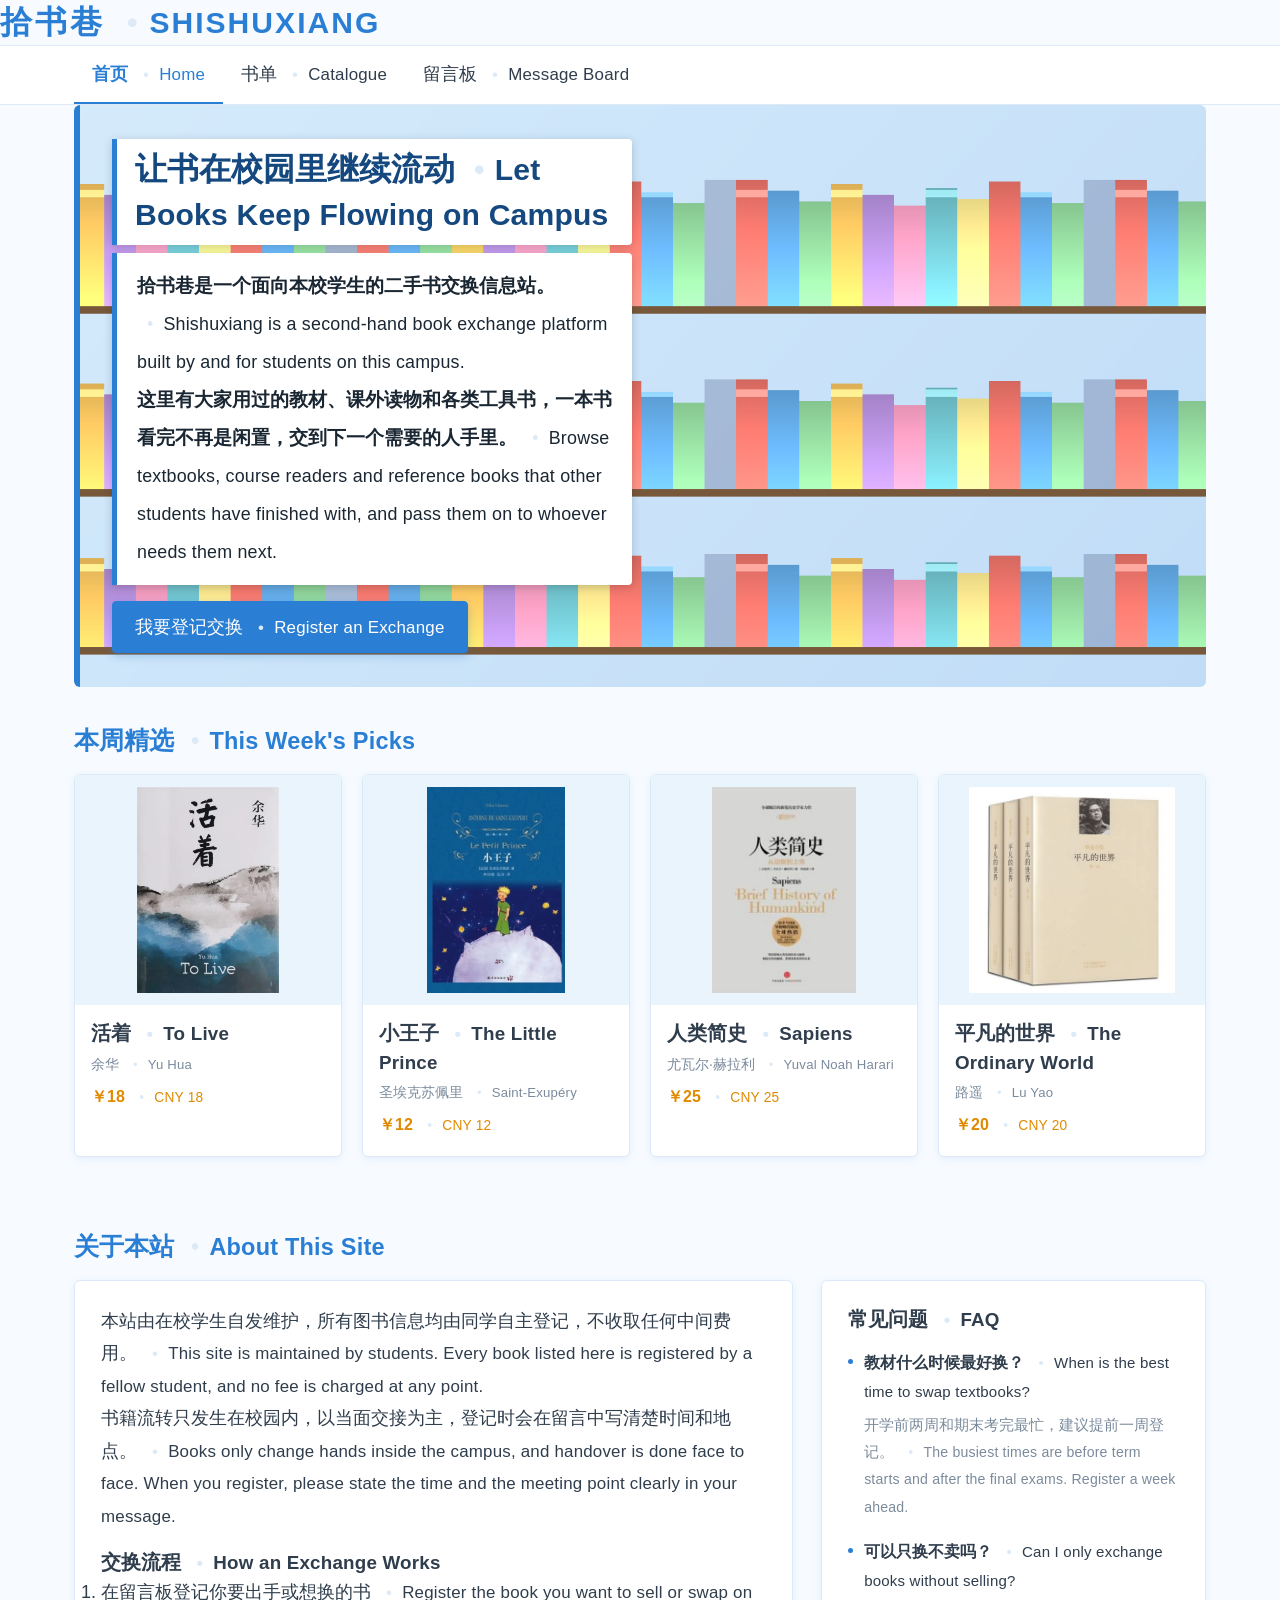
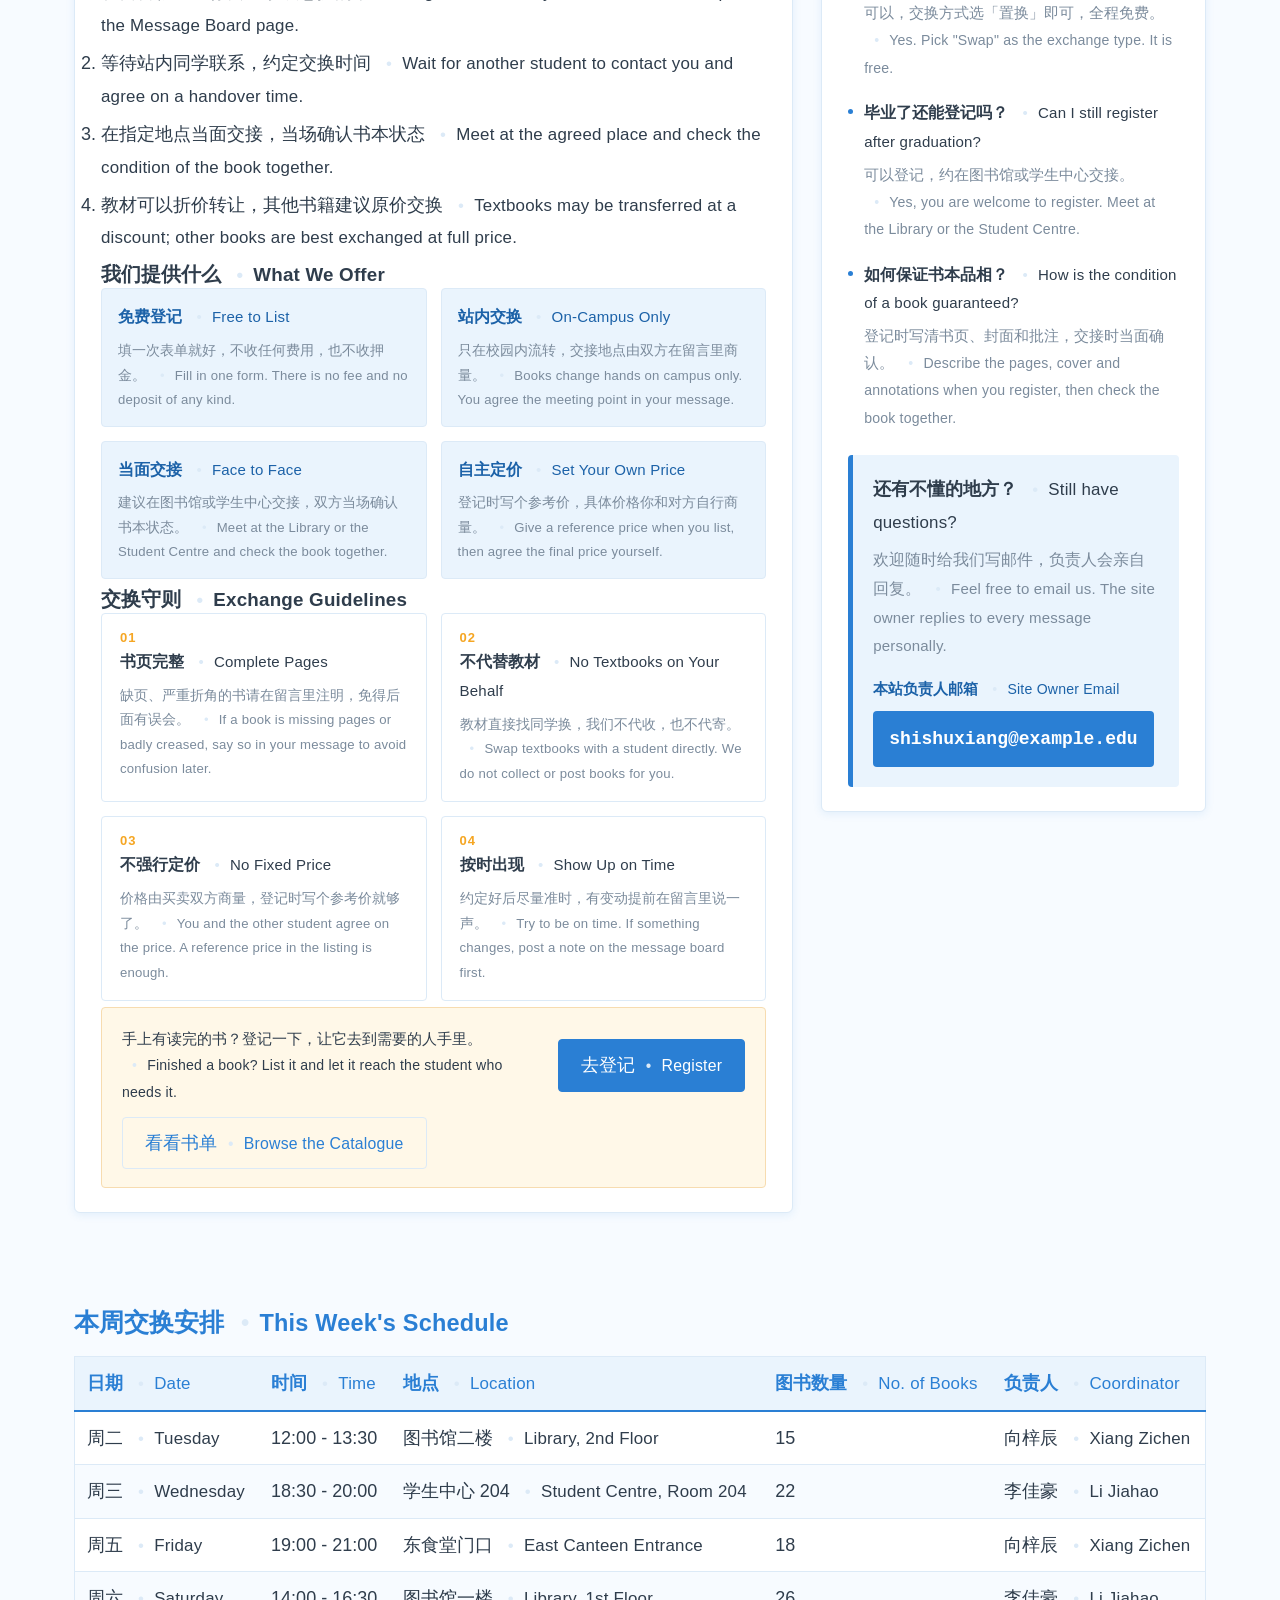
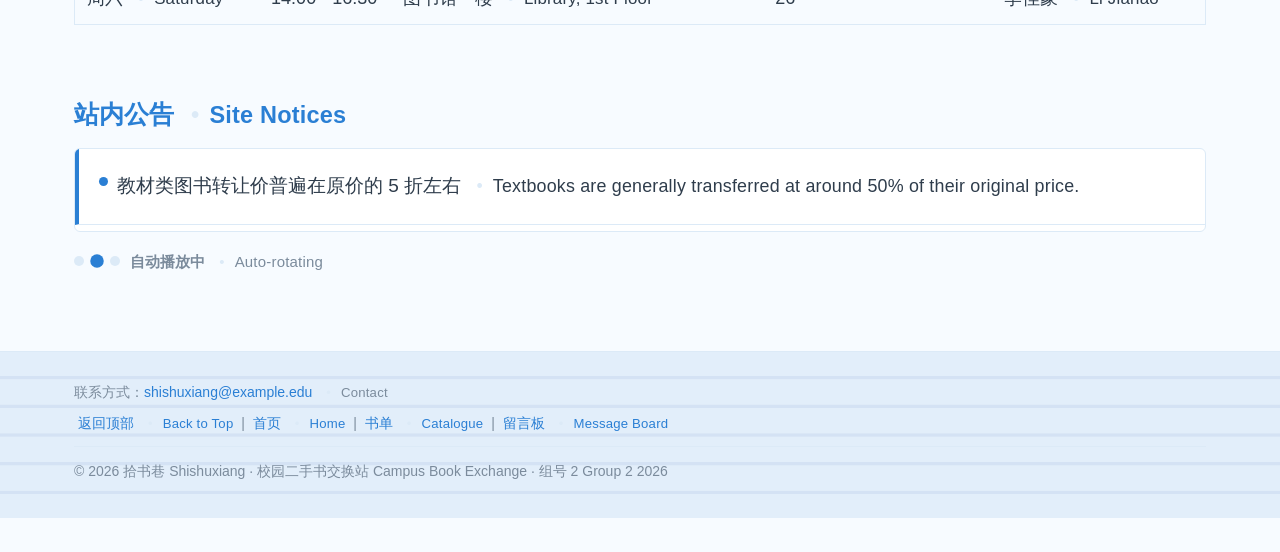
==== index.html @ 6a838d35 "Shishuxiang campus second-hand book exchange site - final project Campus second-hand book exchange w" ====
<!DOCTYPE html>
<!--
  ============================================================================
  拾书巷 (Shishuxiang) - 校园二手书交换站
  Campus Second-hand Book Exchange Site  |  首页 Home Page (index.html)
  ----------------------------------------------------------------------------
  负责人 Owner: 向梓辰 Xiang Zichen (202412320227)
  合作者 Collaborator: 李佳豪 Li Jiahao (202412320211)
  ----------------------------------------------------------------------------
  本页面所有可见文字均为中英双语：中文加粗、英文紧跟其后。
  Every visible piece of text on this page is bilingual: the Chinese is set in
  bold and the English follows immediately after it on the same line.
  ============================================================================
-->

<html lang="zh-CN">

<head>
    <!-- 字符编码  |  Character Encoding -->
    <meta charset="UTF-8">
    <!-- 视口设置（移动端必写）  |  Viewport Meta Tag (required for mobile) -->
    <meta name="viewport" content="width=device-width, initial-scale=1.0">
    <!-- 页面标题  |  Page Title -->
    <title>拾书巷 Shishuxiang | 校园二手书交换站 Campus Book Exchange</title>
    <!-- 网站图标  |  Favicon -->
    <link rel="shortcut icon" href="images/logo.jpg?v=3" type="image/x-icon">
    <!-- 外部样式表  |  External Stylesheet -->
    <link rel="stylesheet" href="css/style.css?v=3">
</head>

<body>
    <!-- ==================================================================
         区块一：顶部导航栏
         BLOCK 1: HEADER / NAVIGATION BAR
         ================================================================== -->
    <header id="header-top">
        <!-- 站点名称  |  Site Name -->
        <h1 class="header-site-title">拾书巷 <span class="en-text">Shishuxiang</span></h1>

        <nav class="header-nav">
            <div class="header-nav-inner">
                <a href="index.html" class="header-nav-link active">首页 <span class="en-text">Home</span></a>
                <a href="detail.html" class="header-nav-link">书单 <span class="en-text">Catalogue</span></a>
                <a href="contact.html" class="header-nav-link">留言板 <span class="en-text">Message Board</span></a>
            </div>
        </nav>
    </header>

    <main class="main-content">

        <!-- --------------------------------------------------------------
             功能块 2-1：欢迎区
             FEATURE BLOCK 2-1: HERO / BANNER SECTION
             -------------------------------------------------------------- -->
        <section class="section-banner">
            <!-- 大标题  |  Main Heading -->
            <h2>让书在校园里继续流动 <span class="en-text">Let Books Keep Flowing on Campus</span></h2>

            <!-- 介绍段落（黑体加粗）  |  Introductory Paragraph (bold Heiti) -->
            <p>
                拾书巷是一个面向本校学生的二手书交换信息站。
                <span class="en-text">Shishuxiang is a second-hand book exchange platform built by and for students on this campus.</span><br>
                这里有大家用过的教材、课外读物和各类工具书，一本书看完不再是闲置，交到下一个需要的人手里。
                <span class="en-text">Browse textbooks, course readers and reference books that other students have finished with, and pass them on to whoever needs them next.</span>
            </p>

            <!-- 行动请求按钮  |  Call to Action Button -->
            <a href="contact.html" class="btn-primary">我要登记交换 <span class="en-text">Register an Exchange</span></a>
        </section>

        <!-- --------------------------------------------------------------
             功能块 2-2：精选图书画廊
             FEATURE BLOCK 2-2: FEATURED BOOK GALLERY
             -------------------------------------------------------------- -->
        <section id="section-gallery" class="section-gallery">
            <h2>本周精选 <span class="en-text">This Week's Picks</span></h2>

            <div class="gallery-container">

                <article class="gallery-book-card">
                    <img src="images/活着.jpg?v=3" alt="《活着》封面 Cover of To Live">
                    <h3>活着 <span class="en-text">To Live</span></h3>
                    <p class="gallery-book-author">余华 <span class="en-text">Yu Hua</span></p>
                    <p class="gallery-book-price"><strong>￥18</strong> <span class="en-text">CNY 18</span></p>
                </article>

                <article class="gallery-book-card">
                    <img src="images/小王子.jpg?v=3" alt="《小王子》封面 Cover of The Little Prince">
                    <h3>小王子 <span class="en-text">The Little Prince</span></h3>
                    <p class="gallery-book-author">圣埃克苏佩里 <span class="en-text">Saint-Exupéry</span></p>
                    <p class="gallery-book-price"><strong>￥12</strong> <span class="en-text">CNY 12</span></p>
                </article>

                <article class="gallery-book-card">
                    <img src="images/人类简史.jpg?v=3" alt="《人类简史》封面 Cover of Sapiens">
                    <h3>人类简史 <span class="en-text">Sapiens</span></h3>
                    <p class="gallery-book-author">尤瓦尔·赫拉利 <span class="en-text">Yuval Noah Harari</span></p>
                    <p class="gallery-book-price"><strong>￥25</strong> <span class="en-text">CNY 25</span></p>
                </article>

                <article class="gallery-book-card">
                    <img src="images/平凡的世界.jpg?v=3" alt="《平凡的世界》封面 Cover of The Ordinary World">
                    <h3>平凡的世界 <span class="en-text">The Ordinary World</span></h3>
                    <p class="gallery-book-author">路遥 <span class="en-text">Lu Yao</span></p>
                    <p class="gallery-book-price"><strong>￥20</strong> <span class="en-text">CNY 20</span></p>
                </article>

            </div>
        </section>

        <!-- --------------------------------------------------------------
             功能块 2-3：关于本站 + 侧边栏（双栏）
             FEATURE BLOCK 2-3: ABOUT SECTION + SIDEBAR (TWO-COLUMN LAYOUT)
             -------------------------------------------------------------- -->
        <section id="section-about" class="section-about">
            <h2>关于本站 <span class="en-text">About This Site</span></h2>

            <div class="layout-two-col">

                <article class="layout-main-col">
                    <p>
                        本站由在校学生自发维护，所有图书信息均由同学自主登记，不收取任何中间费用。
                        <span class="en-text">This site is maintained by students. Every book listed here is registered by a fellow student, and no fee is charged at any point.</span><br>
                        书籍流转只发生在校园内，以当面交接为主，登记时会在留言中写清楚时间和地点。
                        <span class="en-text">Books only change hands inside the campus, and handover is done face to face. When you register, please state the time and the meeting point clearly in your message.</span>
                    </p>

                    <h3>交换流程 <span class="en-text">How an Exchange Works</span></h3>

                    <ol class="list-procedure">
                        <li>在留言板登记你要出手或想换的书
                            <span class="en-text">Register the book you want to sell or swap on the Message Board page.</span></li>
                        <li>等待站内同学联系，约定交换时间
                            <span class="en-text">Wait for another student to contact you and agree on a handover time.</span></li>
                        <li>在指定地点当面交接，当场确认书本状态
                            <span class="en-text">Meet at the agreed place and check the condition of the book together.</span></li>
                        <li>教材可以折价转让，其他书籍建议原价交换
                            <span class="en-text">Textbooks may be transferred at a discount; other books are best exchanged at full price.</span></li>
                    </ol>

                    <!--
                      服务承诺：四条不涉及任何统计数字的说明
                      What We Offer: four plain statements, no numbers or statistics
                    -->
                    <h3>我们提供什么 <span class="en-text">What We Offer</span></h3>

                    <div class="stat-row">
                        <div class="stat-item">
                            <span class="stat-label">免费登记 <span class="en-text">Free to List</span></span>
                            <span class="stat-desc">填一次表单就好，不收任何费用，也不收押金。
                                <span class="en-text">Fill in one form. There is no fee and no deposit of any kind.</span></span>
                        </div>
                        <div class="stat-item">
                            <span class="stat-label">站内交换 <span class="en-text">On-Campus Only</span></span>
                            <span class="stat-desc">只在校园内流转，交接地点由双方在留言里商量。
                                <span class="en-text">Books change hands on campus only. You agree the meeting point in your message.</span></span>
                        </div>
                        <div class="stat-item">
                            <span class="stat-label">当面交接 <span class="en-text">Face to Face</span></span>
                            <span class="stat-desc">建议在图书馆或学生中心交接，双方当场确认书本状态。
                                <span class="en-text">Meet at the Library or the Student Centre and check the book together.</span></span>
                        </div>
                        <div class="stat-item">
                            <span class="stat-label">自主定价 <span class="en-text">Set Your Own Price</span></span>
                            <span class="stat-desc">登记时写个参考价，具体价格你和对方自行商量。
                                <span class="en-text">Give a reference price when you list, then agree the final price yourself.</span></span>
                        </div>
                    </div>

                    <!--
                      交换守则：四条约定
                      Exchange guidelines: four simple rules
                    -->
                    <h3>交换守则 <span class="en-text">Exchange Guidelines</span></h3>

                    <div class="rule-grid">
                        <div class="rule-item">
                            <span class="rule-index">01</span>
                            <p class="rule-title">书页完整 <span class="en-text">Complete Pages</span></p>
                            <p class="rule-desc">缺页、严重折角的书请在留言里注明，免得后面有误会。
                                <span class="en-text">If a book is missing pages or badly creased, say so in your message to avoid confusion later.</span></p>
                        </div>
                        <div class="rule-item">
                            <span class="rule-index">02</span>
                            <p class="rule-title">不代替教材 <span class="en-text">No Textbooks on Your Behalf</span></p>
                            <p class="rule-desc">教材直接找同学换，我们不代收，也不代寄。
                                <span class="en-text">Swap textbooks with a student directly. We do not collect or post books for you.</span></p>
                        </div>
                        <div class="rule-item">
                            <span class="rule-index">03</span>
                            <p class="rule-title">不强行定价 <span class="en-text">No Fixed Price</span></p>
                            <p class="rule-desc">价格由买卖双方商量，登记时写个参考价就够了。
                                <span class="en-text">You and the other student agree on the price. A reference price in the listing is enough.</span></p>
                        </div>
                        <div class="rule-item">
                            <span class="rule-index">04</span>
                            <p class="rule-title">按时出现 <span class="en-text">Show Up on Time</span></p>
                            <p class="rule-desc">约定好后尽量准时，有变动提前在留言里说一声。
                                <span class="en-text">Try to be on time. If something changes, post a note on the message board first.</span></p>
                        </div>
                    </div>

                    <!--
                      行动按钮：把读者引向留言板和书单
                      Call to action: point the reader to the message board and the catalogue
                    -->
                    <div class="cta-row">
                        <p class="cta-text">手上有读完的书？登记一下，让它去到需要的人手里。
                            <span class="en-text">Finished a book? List it and let it reach the student who needs it.</span></p>
                        <a class="btn-primary" href="contact.html">去登记 <span class="en-text">Register</span></a>
                        <a class="btn-secondary" href="detail.html">看看书单 <span class="en-text">Browse the Catalogue</span></a>
                    </div>
                </article>

                <aside class="layout-side-col">
                    <h3>常见问题 <span class="en-text">FAQ</span></h3>

                    <ul class="list-faq">
                        <li>
                            <p class="faq-q">教材什么时候最好换？
                                <span class="en-text">When is the best time to swap textbooks?</span></p>
                            <p class="faq-a">开学前两周和期末考完最忙，建议提前一周登记。
                                <span class="en-text">The busiest times are before term starts and after the final exams. Register a week ahead.</span></p>
                        </li>
                        <li>
                            <p class="faq-q">可以只换不卖吗？
                                <span class="en-text">Can I only exchange books without selling?</span></p>
                            <p class="faq-a">可以，交换方式选「置换」即可，全程免费。
                                <span class="en-text">Yes. Pick "Swap" as the exchange type. It is free.</span></p>
                        </li>
                        <li>
                            <p class="faq-q">毕业了还能登记吗？
                                <span class="en-text">Can I still register after graduation?</span></p>
                            <p class="faq-a">可以登记，约在图书馆或学生中心交接。
                                <span class="en-text">Yes, you are welcome to register. Meet at the Library or the Student Centre.</span></p>
                        </li>
                        <li>
                            <p class="faq-q">如何保证书本品相？
                                <span class="en-text">How is the condition of a book guaranteed?</span></p>
                            <p class="faq-a">登记时写清书页、封面和批注，交接时当面确认。
                                <span class="en-text">Describe the pages, cover and annotations when you register, then check the book together.</span></p>
                        </li>
                    </ul>

                    <!--
                      侧边栏底部的联系方式
                      The contact details at the bottom of the sidebar
                    -->
                    <div class="faq-contact">
                        <p class="faq-contact-title">还有不懂的地方？
                            <span class="en-text">Still have questions?</span></p>
                        <p class="faq-contact-body">
                            欢迎随时给我们写邮件，负责人会亲自回复。
                            <span class="en-text">Feel free to email us. The site owner replies to every message personally.</span>
                        </p>
                        <p class="faq-contact-label">
                            本站负责人邮箱
                            <span class="en-text">Site Owner Email</span>
                        </p>
                        <p class="faq-contact-mail">
                            <a href="mailto:shishuxiang@example.edu">shishuxiang@example.edu</a>
                        </p>
                    </div>
                </aside>

            </div>
        </section>

        <!-- --------------------------------------------------------------
             功能块 2-4：本周交换安排（表格）
             FEATURE BLOCK 2-4: WEEKLY EXCHANGE SCHEDULE (TABLE)
             -------------------------------------------------------------- -->
        <section id="section-schedule" class="section-schedule">
            <h2>本周交换安排 <span class="en-text">This Week's Schedule</span></h2>

            <table class="table-schedule">
                <thead>
                    <tr>
                        <th scope="col">日期 <span class="en-text">Date</span></th>
                        <th scope="col">时间 <span class="en-text">Time</span></th>
                        <th scope="col">地点 <span class="en-text">Location</span></th>
                        <th scope="col">图书数量 <span class="en-text">No. of Books</span></th>
                        <th scope="col">负责人 <span class="en-text">Coordinator</span></th>
                    </tr>
                </thead>
                <tbody>
                    <tr>
                        <td>周二 <span class="en-text">Tuesday</span></td>
                        <td>12:00 - 13:30</td>
                        <td>图书馆二楼 <span class="en-text">Library, 2nd Floor</span></td>
                        <td>15</td>
                        <td>向梓辰 <span class="en-text">Xiang Zichen</span></td>
                    </tr>
                    <tr>
                        <td>周三 <span class="en-text">Wednesday</span></td>
                        <td>18:30 - 20:00</td>
                        <td>学生中心 204 <span class="en-text">Student Centre, Room 204</span></td>
                        <td>22</td>
                        <td>李佳豪 <span class="en-text">Li Jiahao</span></td>
                    </tr>
                    <tr>
                        <td>周五 <span class="en-text">Friday</span></td>
                        <td>19:00 - 21:00</td>
                        <td>东食堂门口 <span class="en-text">East Canteen Entrance</span></td>
                        <td>18</td>
                        <td>向梓辰 <span class="en-text">Xiang Zichen</span></td>
                    </tr>
                    <tr>
                        <td>周六 <span class="en-text">Saturday</span></td>
                        <td>14:00 - 16:30</td>
                        <td>图书馆一楼 <span class="en-text">Library, 1st Floor</span></td>
                        <td>26</td>
                        <td>李佳豪 <span class="en-text">Li Jiahao</span></td>
                    </tr>
                </tbody>
            </table>
        </section>

        <!-- --------------------------------------------------------------
             功能块 2-5：站内公告
             FEATURE BLOCK 2-5: SITE NOTICES
             -------------------------------------------------------------- -->
        <section id="section-notice" class="section-notice">
            <h2>站内公告 <span class="en-text">Site Notices</span></h2>

            <ul class="notice-list">
                <li>本周末图书馆一楼的交换点延长开放到 16:30
                    <span class="en-text">The exchange point on the 1st floor of the Library stays open until 16:30 this weekend.</span></li>
                <li>教材类图书转让价普遍在原价的 5 折左右
                    <span class="en-text">Textbooks are generally transferred at around 50% of their original price.</span></li>
                <li>登记时请务必留下可联系的联系方式
                    <span class="en-text">Please always leave a reachable contact method when you register.</span></li>
            </ul>

            <!--
              轮播提示器（由 JavaScript 填充圆点）
              The rotation indicator. JavaScript fills the dots in here.
              一开始是空的，等 JS 运行后才会出现圆点和"自动播放"标签。
              It starts out empty; the dots and the label appear once the
              JavaScript has run.
            -->
            <div class="notice-rotation-info" id="notice-rotation-info">
                <div class="notice-dots" id="notice-dots"></div>
                <span class="notice-auto-label">
                    自动播放中 <span class="en-text">Auto-rotating</span>
                </span>
            </div>
        </section>

    </main>

    <!-- ==================================================================
         区块三：页脚
         BLOCK 3: FOOTER
         ================================================================== -->
    <footer class="site-footer">
        <div class="footer-inner">

            <p>
                联系方式：<a href="mailto:shishuxiang@example.edu">shishuxiang@example.edu</a>
                <span class="en-text">Contact</span>
            </p>

            <p class="footer-links">
                <a href="#header-top">返回顶部 <span class="en-text">Back to Top</span></a>
                |
                <a href="index.html">首页 <span class="en-text">Home</span></a>
                |
                <a href="detail.html">书单 <span class="en-text">Catalogue</span></a>
                |
                <a href="contact.html">留言板 <span class="en-text">Message Board</span></a>
            </p>

            <p class="footer-copyright">
                &copy; 2026 拾书巷 Shishuxiang · 校园二手书交换站 Campus Book Exchange · 组号 2 Group 2
                <span id="footer-year"></span>
            </p>

        </div>
    </footer>

    <!-- 交互脚本  |  The interaction script -->
    <script src="js/main.js?v=3" defer></script>

</body>

</html>
---- css/style.css ----
/* ==========================================================================
   拾书巷 (Shishuxiang) - 校园二手书交换站  全站样式表
   Campus Second-hand Book Exchange Site - Main Stylesheet
   ----------------------------------------------------------------------------
   负责人 Owner: 李佳豪 Li Jiahao (202412320211)
   合作者 Collaborator: 向梓辰 Xiang Zichen (202412320227)
   ----------------------------------------------------------------------------
   文件方式 External Stylesheet
   引入方式：在每个 HTML 的 <head> 里加一行
     <link rel="stylesheet" href="css/style.css">

   本文件分 12 个部分：
     1.  设计变量        Design tokens
     2.  基础重置          Base reset
     3.  页面轮架          Page frame
     4.  页头与导航栏    Header and navigation
     5.  欢迎区与按钮    Hero section and buttons
     6.  卡片画廊            Card gallery (Flexbox)
     7.  双栏布局            Two-column layout (float)
     8.  表格                    Tables
     9.  公告列表              Notice list
     10. 过滤按钮              Filter buttons
     11. 表单                    Forms
     12. 页脚 + 响应式        Footer and responsive rules
   ========================================================================== */


/* ==========================================================================
   第 1 部分：CSS 变量（配色方案 + 共享尺寸）
   PART 1: DESIGN TOKENS (colour scheme + shared sizes)

   把颜色和尺寸集中定义在 :root 里，后面全部用 var(--xxx) 引用。
   这样想换颜色时，只要改这里的一处即可，全站都会变。
   Defining the colours and sizes once in :root and referencing them with var()
   means a colour can be changed in one single place for the whole site.
   ========================================================================== */
:root {
    /* ---- 颜色：天蓝 + 奶黄（明亮活民）  |  COLOURS: sky blue + cream yellow (bright) ---- */
    --color-bg:          #f7fbff;   /* 页面背景（极浅府蓝）              Page background */
    --color-surface:     #ffffff;   /* 卡片 / 表单白底面                Card and form surface */
    --color-primary:     #2a7fd4;   /* 主色（清晴天蓝）链接、按钮、标题  Primary */
    --color-primary-dk:  #1c62a8;   /* 主色 hover 状态                      Primary on hover */
    --color-secondary:   #f5a623;   /* 次色（奶黄橙）价格等强调        Secondary accent */
    --color-text:        #2f3d4c;   /* 正文（深灰蓝）                    Body text */
    --color-text-muted:  #7b8b9c;   /* 辅助文字（浅灰蓝）              Muted text */
    --color-border:      #dceaf7;   /* 边框（浅天蓝）                        Borders */
    --color-tint:        #eaf4fd;   /* 浅底色（表头、侧栏、注释框）     Light tint fill */

    /* ---- 尺寸  |  SIZES ---- */
    --size-content:      1180px;   /* 内容区最大宽度                    Content column max width */
    --radius:            6px;       /* 圆角                                        Border radius */
    --radius-sm:         4px;       /* 小圆角（按钮）                        Small radius (buttons) */

    /* ---- 影子（只用单层，不用光晕）  |  SHADOW (single layer, never a glow) ---- */
    --shadow-card:       0 2px 8px rgba(42, 127, 212, 0.10);   /* 卡片阴影                    Card shadow */
    --shadow-card-hover: 0 6px 16px rgba(42, 127, 212, 0.20);  /* 卡片悬停阴影              Card shadow on hover */
}


/* ==========================================================================
   第 2 部分：基础重置
   PART 2: BASE RESET

   通配符 * 会把所有元素的默认边距和间距都清零，
   让你之后写的位置不会被默认值干扰。
   The universal selector clears the default margin and padding of every element
   so that all spacing is controlled by this stylesheet instead of by the browser.
   ========================================================================== */
* {
    margin: 0;
    padding: 0;
    /* 盒子模型：width 包含 padding 和 border，不会把盒子撑大  */
    /* border-box makes width include padding and border, so boxes never overflow */
    box-sizing: border-box;
}

/* 页面默认字体和行高  |  Default font and line height */
body {
    font-family: "Microsoft YaHei", "PingFang SC", "SimSun", sans-serif;
    /* 只用系统自带字体，不用网络字体  */
    /* System fonts only - no web fonts, keeps the site fast and simple */
    /* 正文字号设为 18px，在外教的屏幕上读书更舒服  */
    /* 18px for the body text, which reads far more comfortably on a projector */
    font-size: 18px;
    line-height: 1.8;
    color: var(--color-text);
    background-color: var(--color-bg);
}

/* 链接的默认样式  |  Default link style */
a {
    color: var(--color-primary);
    text-decoration: none;          /* 去掉默认的下划线  Remove the underline */
    transition: color 0.3s ease;     /* 缓带的颜色变化  Smooth colour change */
}

/* 鼠标悬停在链接上  |  Link hover state */
a:hover {
    color: var(--color-primary-dk);
    text-decoration: underline;
}

/* 标题的默认样式  |  Heading defaults */
h1, h2, h3 {
    color: var(--color-text);
    line-height: 1.4;
}

/* h1 正文页面只有一个，尺寸最大  */
h1 { font-size: 32px; }
h2 {
    font-size: 25px;
    color: var(--color-primary);      /* 一级区块标题用主色  Section headings use the primary colour */
    margin-bottom: 16px;
}
h3 { font-size: 20px; }

/* 段落之间的间距  |  Spacing between paragraphs */
p { margin-bottom: 12px; }

/* 图片不会被挤出容器  |  Images never overflow their container */
img {
    max-width: 100%;
    display: block;
}

/* 列表项之间的间距  |  Spacing between list items */
li { margin-bottom: 6px; }


/* ==========================================================================
   第 3 部分：页面轮架（内容区宽度与区块间距）
   PART 3: PAGE FRAME (content width and section spacing)
   ========================================================================== */

/* 内容区宽度限制 + 居中  |  Centre the content column */
.main-content,
.header-nav-inner,
.footer-inner {
    max-width: var(--size-content);
    margin: 0 auto;
    padding: 0 24px;
}

/* 各个 section 之间的间距  |  Space between the main sections */
.section-banner,
.section-gallery,
.section-about,
.section-schedule,
.section-notice,
.section-page-intro,
.section-book-group,
.section-price,
.section-tips,
.section-register,
.section-faq {
    padding: 36px 0;
}

/* 分隔线（hr）的样式  |  Style for the horizontal rule */
.section-price hr,
hr {
    border: none;
    border-top: 1px solid var(--color-border);
    margin: 24px 0;
}


/* ==========================================================================
   第 4 部分：页头与导航栏
   PART 4: HEADER AND NAVIGATION
   ========================================================================== */
.header-site-title {
    /* 站名颜色使用主色  |  The site name uses the primary colour */
    color: var(--color-primary);
    /* 字字间距  |  Letter spacing */
    letter-spacing: 3px;
}

/* 站名里的英文全部大写  */
/* The English half of the site name is set in capitals */
.header-site-title .en-text {
    /* text-transform 把小写字母显示成大写，源文件里仍然写正常的拼写  */
    /* text-transform displays the letters in capitals while the source file */
    /* still holds the normal spelling  */
    text-transform: uppercase;
    /* 大写字母比小写字母宽，字间距略收紧一点更好看  */
    /* Capitals are wider than lower case, so the letter spacing is tightened */
    letter-spacing: 2px;
}

/* 导航栏的上边框与下边框  |  Border above and below the nav */
.header-nav {
    border-top: 1px solid var(--color-border);
    border-bottom: 1px solid var(--color-border);
    background-color: var(--color-surface);
}

/* 导航链接横向排列的关键  |  The key trick for a horizontal nav */
.header-nav-inner {
    /* 所有子元素浮动到左侧，就会横向并排  */
    /* float:left makes each child float to the left, which lines them up in a row */
    overflow: hidden;                /* 清除浮动，防止父容器高度塌陷  Contains the floats */
}

/* 浮动清除（旧写法）  |  Legacy float clearing */
.header-nav-inner::after {
    content: "";
    display: table;
    clear: both;
}

/* 单个导航链接  |  A single nav link */
.header-nav-link {
    display: block;
    float: left;                     /* 浮到左侧，形成横向排列  Float left to line up horizontally */
    padding: 12px 18px;
    color: var(--color-text);
    border-bottom: 2px solid transparent;
    transition: color 0.3s ease, border-color 0.3s ease;
}

/* 鼠标悬停时变色  |  Change colour on hover */
.header-nav-link:hover {
    color: var(--color-primary);
    border-bottom-color: var(--color-primary);
    text-decoration: none;          /* 悬停时不要下划线  No underline on hover */
}

/* 当前所在页面的高亮  |  Highlight the current page */
.header-nav-link.active {
    color: var(--color-primary);
    border-bottom-color: var(--color-primary);
    font-weight: bold;
}


/* ==========================================================================
   第 5 部分：欢迎区与按钮
   PART 5: HERO SECTION AND BUTTONS
   ========================================================================== */
.section-banner {
    /* 欢迎区用一张背景图。图片不存在时会看不到、也不会拆页  */
    /* A background image. If the file is missing the background simply stays plain */
    background-image: url("../images/banner.jpg");
    /* background-size:cover 让图片撑满区域而不变形  */
    /* background-size:cover makes the image fill the area without distorting it */
    background-size: cover;
    background-position: center 45%;
    background-color: var(--color-tint);
    /* 背景图保持原色彩鲜明，不再加白色蒙版  */
    /* The picture stays fully vivid - the overlay layer is gone. Readability is */
    /* achieved by giving the text its own solid panel instead. */
    /* 左侧蓝线作为视觉锚点  */
    /* The blue stripe on the left acts as a visual anchor */
    border-left: 6px solid var(--color-primary);
    padding: 34px 32px;
    border-radius: var(--radius);
}

/* 欢迎区里的内容底艶放白色底，上面展示文字 */
/* The hero heading and the paragraph share one panel style */
.section-banner h2,
.section-banner p {
    /* 文字块用实心白色底板，与背景形成强对比  */
    /* A solid white panel. The background picture keeps its vivid colours */
    /* and the text keeps full contrast - the two never fight each other. */
    background-color: #ffffff;
    /* 左侧蓝线加强定位感  */
    /* The blue rule on the left anchors the panel */
    border-left: 5px solid var(--color-primary);
    /* 右上圆角，左下角直角跟着蓝线  */
    /* Rounded on the right, square on the left where the blue rule runs */
    border-radius: 0 var(--radius-sm) var(--radius-sm) 0;
    padding: 12px 18px;
    /* 宽度受限，不拉到整个区块  */
    /* A limited width so the panel does not stretch across the whole section */
    max-width: 520px;
    margin-bottom: 14px;
    /* 阴影让白底板从背景图上脱离出来  */
    /* A shadow lifts the white panel off the busy background */
    box-shadow: 0 2px 10px rgba(0, 0, 0, 0.18);
}

/* 欢迎区的介绍段落：黑体加粗  */
/* The introductory paragraph: Heiti (a heavier Chinese sans-serif) and bold */
.section-banner p {
    /* 黑体，比正文的默认字体更粗笨  */
    /* SimHei is the Windows Chinese "Heiti" typeface - heavier than the body font */
    font-family: "SimHei", "黑体", "Heiti SC", "Microsoft YaHei", sans-serif;
    /* 加粗，让段落在白底板上更算得着  */
    /* Bold on top of Heiti makes the paragraph unmistakable */
    font-weight: 700;
    /* 深色文字，对白底板对比最清晰  */
    /* A near-black text colour gives the strongest contrast on the white panel */
    color: #1a2733;
    /* 字号放大到 19px，在外教的投影上也能看清  */
    /* 19px, so the text stays readable even on a classroom projector */
    font-size: 19px;
    /* 行高放宽到 2.0，加粗后不会太紧  */
    /* A loose line height of 2.0, because bold text looks cramped otherwise */
    line-height: 2.0;
    padding: 14px 20px;
    margin-bottom: 16px;
}

/* 欢迎区的大标题略大  |  Slightly larger heading in the hero */
.section-banner h2 {
    /* 标题改用深蓝色，对白底板对比最清楚  */
    /* The heading uses a deep blue, which reads most clearly on the white panel */
    color: #14487f;
    /* 字号略大一点，增加字符的规觉重量  */
    /* Slightly larger and bold, so it stays legible from a distance */
    font-size: 32px;
    font-weight: 700;
    margin-bottom: 12px;
    /* 标题块的内边距收紧一点，让整体更紧凑  */
    /* Tighter padding on the heading block so the panel group reads as one unit */
    padding: 8px 18px;
    /* 标题与段落之间的间距  */
    /* Space between the heading and the paragraph below it */
    margin-bottom: 8px;
}

/* 欢迎区的按钮也要在蒙版层之上  */
/* The button must also sit above the overlay layer */
.section-banner .btn-primary {
    position: relative;
    z-index: 1;
    /* 按钮背景不透明，完全不受背景影响  */
    /* The button background is fully opaque, completely unaffected by the background */
    box-shadow: 0 3px 10px rgba(42, 127, 212, 0.30);
}

/* ---- 按钮  |  BUTTONS ---- */
/* 主按钮：实色背景 + 白字  |  Primary button: solid fill with white text */
.btn-primary {
    display: inline-block;
    background-color: var(--color-primary);
    color: #ffffff;
    padding: 9px 22px;
    border-radius: var(--radius-sm);
    border: 1px solid var(--color-primary);
    transition: background-color 0.3s ease;
}

.btn-primary:hover {
    background-color: var(--color-primary-dk);
    color: #ffffff;
    text-decoration: none;          /* 按钮上不要下划线  No underline on a button */
}

/* 次按钮：轮廓框版  |  Secondary button: outlined style */
.btn-secondary {
    display: inline-block;
    background-color: transparent;
    color: var(--color-primary);
    padding: 9px 22px;
    border-radius: var(--radius-sm);
    border: 1px solid var(--color-border);
    transition: background-color 0.3s ease, border-color 0.3s ease;
}

.btn-secondary:hover {
    background-color: var(--color-tint);
    border-color: var(--color-primary);
    color: var(--color-primary-dk);
    text-decoration: none;
}


/* ==========================================================================
   第 6 部分：卡片画廊（Flex 布局）
   PART 6: CARD GALLERY (Flexbox)

   画廊用 display:flex + flex-wrap:wrap 实现自动换行。
   The gallery uses display:flex with flex-wrap:wrap so the cards wrap onto
   the next line automatically when the container gets too narrow.
   ========================================================================== */

/* 画廊容器  |  The gallery container */
.gallery-container {
    display: flex;                       /* 开启弹性布局，子元素横向排列  Turns on Flexbox */
    flex-wrap: wrap;                    /* 空间不足时自动换行  Wrap when there is not enough room */
    gap: 20px;                          /* 子元素之间的间距  Gap between the cards */
}

/* 单张书卡片  |  A single book card */
.gallery-book-card {
    /* flex-basis 表示卡片的基础宽度，上限 33% 就是一行三张  */
    /* flex-basis is the starting width; capped at 33% so three cards fit in a row */
    flex: 1 1 240px;
    max-width: 340px;
    background-color: var(--color-surface);
    border: 1px solid var(--color-border);
    border-radius: var(--radius);
    box-shadow: var(--shadow-card);
    overflow: hidden;
    transition: box-shadow 0.3s ease, transform 0.3s ease;
}

/* 卡片悬停时阴影加深  |  Deepen the shadow on hover */
.gallery-book-card:hover {
    box-shadow: var(--shadow-card-hover);
    /* 整个卡片略缩放大 1.02 倍，效果很轻，不会太过于浮扯  */
    /* Scale the whole card up slightly - a very light effect that does not look flashy */
    transform: translateY(-3px);
}

/* 卡片里的图片  |  The image inside a card */
/* 用 contain 让整张封面完整显示，不要裁掉封面上的书名  */
/* object-fit:contain shows the WHOLE cover - cropping would cut the title off */
.gallery-book-card img {
    width: 100%;
    height: 230px;
    padding: 12px;                        /* 封面四周留白，图片不贴边  Padding around the cover */
    box-sizing: border-box;               /* padding 算进宽高里  Padding counts inside the box */
    object-fit: contain;                   /* 完整显示，不裁切  Show the whole picture */
    background-color: var(--color-tint);   /* 图片未加载时的底色  Placeholder tint */
    transition: transform 0.4s ease;        /* 放大动画的过渡  Transition for the zoom */
}

/* 悬停时图片放大  |  Zoom the picture on hover */
.gallery-book-card:hover img {
    transform: scale(1.05);
}

/* 卡片内文字的内边距  |  Inner padding of the card text */
.gallery-book-card h3,
.gallery-book-card p {
    padding-left: 16px;
    padding-right: 16px;
}

.gallery-book-card h3 {
    margin-top: 14px;
    margin-bottom: 4px;
}

/* 作者使用辅助颜色  |  The author line uses the muted colour */
.gallery-book-author {
    color: var(--color-text-muted);
    font-size: 14px;
    margin-bottom: 6px;
}

/* 价格使用次色加粗  |  The price uses the secondary colour, bold */
.gallery-book-price {
    color: #e08a00;
    font-size: 16px;
    margin-bottom: 16px;
}


/* ==========================================================================
   第 6b 部分：书籍网格（Grid 布局）
   PART 6b: BOOK GRID (CSS Grid)

   首页的画廊用 Flex（流动布局），书单页的网格用 Grid（规整布局）。
   同一个站点采用两种布局方式，是因为两页的内容形态不同。
   The home page gallery uses Flex (a fluid layout) while the catalogue uses Grid
   (a rigid one). Two layout systems on one site, because the two pages hold
   different kinds of content.
   ========================================================================== */

/* 网格容器  |  The grid container */
.book-grid {
    /* display:grid 开启网格布局  Turns on Grid layout */
    display: grid;
    /* repeat(4,1fr) 表示四列，每列宽度相等（fr 是剩余空间的占比）  */
    /* repeat(4,1fr) means four equal columns; fr is a share of the leftover space */
    grid-template-columns: repeat(4, 1fr);
    /* gap 是单元格之间的间距  The gap between the cells */
    gap: 20px;
}

/* 单张书卡片  |  A single book card in the grid */
.book-grid-card {
    background-color: var(--color-surface);
    border: 1px solid var(--color-border);
    border-radius: var(--radius);
    box-shadow: var(--shadow-card);
    overflow: hidden;
    transition: box-shadow 0.3s ease, transform 0.3s ease;
}

.book-grid-card:hover {
    box-shadow: var(--shadow-card-hover);
    transform: translateY(-3px);
}

/* 卡片里的图片  |  The image inside a grid card */
/* 用 contain 让整张封面完整显示，不要裁掉封面上的书名  */
/* object-fit:contain shows the WHOLE cover - cropping would cut the title off */
.book-grid-card img {
    width: 100%;
    height: 260px;
    padding: 14px;
    box-sizing: border-box;               /* padding 算进宽高里  Padding counts inside the box */
    object-fit: contain;                   /* 完整显示，不裁切  Show the whole picture */
    background-color: var(--color-tint);
    transition: transform 0.4s ease;
}

.book-grid-card:hover img {
    transform: scale(1.05);
}

/* 卡片内文字的内边距  |  Inner padding of the grid card text */
.book-grid-card h3,
.book-grid-card p {
    padding-left: 14px;
    padding-right: 14px;
}

.book-grid-card h3 {
    margin-top: 12px;
    margin-bottom: 4px;
}

/* 作者使用辅助颜色  |  The author line uses the muted colour */
.book-grid-author {
    color: var(--color-text-muted);
    font-size: 13px;
    margin-bottom: 6px;
}

/* 价格使用次色加粗  |  The price uses the secondary colour, bold */
.book-grid-price {
    color: #e08a00;
    font-size: 15px;
    margin-bottom: 14px;
}

/* ==========================================================================
   第 7 部分：双栏布局（浮动）
   PART 7: TWO-COLUMN LAYOUT (float)

   左边主栏 + 右边侧栏。侧栏用 float:right 浮到右侧，
   主栏内容就会自动绕绕它。
   A main column on the left and a sidebar on the right. The sidebar floats right
   and the main text wraps around it.
   ========================================================================== */
/* 双栏布局  |  THE TWO-COLUMN LAYOUT */
/* 双栏布局  |  THE TWO-COLUMN LAYOUT */

/* 侧边栏  |  The sidebar */

.layout-side-col h3 {
    /* 标题字号和主栏的 h3 一致  */
    /* The heading matches the size of the h3 in the main column */
    font-size: 20px;
    margin-bottom: 16px;
}

/* 侧栏里的列表去掉圆点  |  Remove the bullets in the sidebar list */
.layout-side-col ul {
    list-style-type: none;              /* list-style-type:none 去掉默认圆点  Removes the default bullets */
}

.layout-side-col li {
    padding-left: 16px;
    position: relative;
    /* 微灰蓝色保留，但字号提到 16px  */
    /* The muted colour stays, but the size rises to 16px */
    color: var(--color-text-muted);
    font-size: 16px;
    /* 两条问题之间的距离  */
    /* The space between two questions */
    margin-bottom: 18px;
}

/* 用一个小圆点作为自定义项目符  |  A small dot as a custom bullet */
.layout-side-col li::before {
    content: "";
    position: absolute;
    left: 0;
    top: 10px;
    width: 5px;
    height: 5px;
    border-radius: 50%;
    background-color: var(--color-primary);
}

/* ---- 常见问题：问题和答案分开排版  ---- */
/* The FAQ: the question and the answer are styled separately */

/* 问题加粗，是深色  */
/* The question, in bold and in the darker colour */
.faq-q {
    font-weight: bold;
    color: var(--color-text);
    /* 问题和答案之间留一点距离  */
    /* A little space between the question and the answer */
    margin-bottom: 4px;
}

/* 答案用普通的浅色，字号略小  */
/* The answer, in the muted colour and slightly smaller */
.faq-a {
    /* 缩进一点，视觉上从属于问题  */
    /* Indented a little, so it reads as belonging to the question */
    margin: 0;
    /* 答案字号提到 15px，不再细得看不清  */
    /* The answer rises to 15px, no longer too small to read */
    font-size: 15px;
    /* 行高放宽到 1.8  */
    /* A looser line height of 1.8 */
    line-height: 1.8;
}

/* 最后一条答案下面不要多余的空间  */
/* The last answer needs no extra space under it */
.layout-side-col li:last-child .faq-a {
    margin-bottom: 0;
}

/* ---- 侧栏底部的联系块：整个侧栏里最醒目的部分 ---- */
/* The contact block at the bottom of the sidebar: the boldest thing in it */
.faq-contact {
    /* 和上面的问题列表拉开距离  */
    /* Some space above the block */
    margin-top: 24px;
    /* 浅蓝底，把整块托起来  */
    /* A tinted surface that lifts the whole block off the page */
    background-color: var(--color-tint);
    /* 左侧一条粗蓝线，一眼就能看到这里有重点内容  */
    /* A thick blue rule on the left, so the eye finds this block first */
    border-left: 5px solid var(--color-primary);
    border-radius: var(--radius-sm);
    /* 内边距  */
    /* Padding inside the block */
    padding: 18px 20px 20px;
}

/* 标题加粗，字号放大  */
/* The heading: bold and larger */
.faq-contact-title {
    font-weight: bold;
    font-size: 18px;
    color: var(--color-text);
    margin-bottom: 8px;
}

/* 说明文字  */
/* The explanatory line */
.faq-contact-body {
    font-size: 16px;
    line-height: 1.8;
    color: var(--color-text-muted);
    margin-bottom: 14px;
}

/* 邮箱上方的说明标签：这是谁的邮箱  */
/* The label above the address: whose mailbox this is */
.faq-contact-label {
    font-size: 15px;
    font-weight: bold;
    color: var(--color-primary-dk);
    margin-bottom: 8px;
}

/* 邮箱链接：做成一个醒目的按钮  */
/* The email link: turned into a prominent button */
.faq-contact-mail {
    margin: 0;
    /* 换行时不拆断  */
    /* The address does not break across lines */
    word-break: break-all;
}

.faq-contact-mail a {
    /* 邮箱用等宽字体，一眼能看出是地址  */
    /* The address uses a monospace font so it reads as an address */
    font-family: Consolas, "Courier New", monospace;
    /* 字号放大到 18px  */
    /* The size goes up to 18px */
    font-size: 18px;
    font-weight: bold;
    /* 蓝底白字，一眼就看到  */
    /* White on blue, so it catches the eye at once */
    background-color: var(--color-primary);
    color: #ffffff;
    /* 圆角做成按钮的样子  */
    /* Rounded corners so it reads as a button */
    border-radius: var(--radius-sm);
    /* 内边距让按钮有分量  */
    /* Padding gives the button some weight */
    padding: 12px 16px;
    /* 整块可以点  */
    /* The whole pad is clickable */
    display: inline-block;
    text-decoration: none;
    transition: background-color 0.3s ease;
}

/* 悬停时变深一点  */
/* It darkens slightly on hover */
.faq-contact-mail a:hover {
    background-color: var(--color-primary-dk);
    color: #ffffff;
    text-decoration: none;
}


/* 主栏  |  The main column */

/* 主栏与侧栏之间的间距  |  Space between the main column and the sidebar */
.layout-main-col > p:first-child {
    margin-bottom: 16px;
}

/* ==========================================================================
   第 7.5 部分：关于本站区块的新组件
   PART 7.5: THE NEW COMPONENTS IN THE ABOUT SECTION

   主栏里除了文字和流程列表，还放了三块内容来填满空间：
   四个数字卡片、四条交换守则、一个行动按钮区。
   Beside the text and the step list, the main column now carries three
   extra blocks so the card is filled from top to bottom:
   four number cards, four guidelines, and a call to action.
   ========================================================================== */

/* ---- 站点数据：四个数字卡片 ---- */
/* Site at a glance: four number cards */
.stat-row {
    /* 用 Flex 排成一行，空间不够自动换行  */
    /* Laid out in a row with Flexbox; they wrap when there is not enough room */
    display: flex;
    flex-wrap: wrap;
    gap: 14px;
    margin-bottom: 6px;
}

.stat-item {
    /* 每个数字卡片占一半宽度，中间留一条缝  */
    /* Each number card takes half the width, with a gap in between */
    flex: 1 1 calc(50% - 7px);
    /* 浅蓝底，和整站色调一致  */
    /* A pale blue surface, in keeping with the colours of the site */
    background-color: var(--color-tint);
    border: 1px solid var(--color-border);
    border-radius: var(--radius-sm);
    padding: 14px 16px;
    /* 文字左对齐，比居中更好读  */
    /* Left aligned - easier to read than centred */
    text-align: left;
}

/* 数字本身：大号、加粗、深蓝色  */
.stat-num {
    display: block;
    font-size: 30px;
    font-weight: bold;
    line-height: 1.2;
    color: var(--color-primary);
}

/* 数字下面的小字说明  */
/* 卡片标题：加粗的深蓝色，作为这一组的标题  */
/* The card title: bold deep blue, it heads the card */
.stat-label {
    display: block;
    margin-bottom: 6px;
    font-size: 16px;
    font-weight: bold;
    color: var(--color-primary-dk);
}

/* 标题下面的一句话说明  */
/* The one-line explanation under the title */
.stat-desc {
    display: block;
    font-size: 14px;
    line-height: 1.75;
    color: var(--color-text-muted);
}

/* ---- 交换守则：四张规则卡 ---- */
/* Exchange guidelines: four rule cards */
.rule-grid {
    display: flex;
    flex-wrap: wrap;
    gap: 14px;
    margin-bottom: 6px;
}

.rule-item {
    /* 两列排布  */
    /* Two columns */
    flex: 1 1 calc(50% - 7px);
    /* 白底加边框，和其他卡片一致  */
    /* A white surface with a border, like the other cards */
    background-color: var(--color-surface);
    border: 1px solid var(--color-border);
    border-radius: var(--radius-sm);
    padding: 16px 18px;
    /* 相对定位，给上面的序号定位用  */
    /* Positioned relatively so the number above can be placed on it */
    position: relative;
    padding-top: 34px;
}

/* 左上角的序号  */
.rule-index {
    position: absolute;
    top: 12px;
    left: 18px;
    font-size: 13px;
    font-weight: bold;
    letter-spacing: 1px;
    color: var(--color-secondary);
}

.rule-title {
    margin: 0 0 6px;
    font-size: 16px;
    font-weight: bold;
    color: var(--color-text);
}

.rule-desc {
    margin: 0;
    font-size: 14px;
    line-height: 1.75;
    color: var(--color-text-muted);
}

/* ---- 行动按钮区 ---- */
/* The call-to-action strip */
.cta-row {
    /* 淡黄底，和全站的暖色调呼应  */
    /* A pale yellow, echoing the warm accent colour of the site */
    background-color: #fff8e8;
    border: 1px solid #f7dcb0;
    border-radius: var(--radius-sm);
    padding: 18px 20px;
    /* Flex 排布：文字在左，按钮在右  */
    /* Flexbox: the text on the left, the buttons on the right */
    display: flex;
    align-items: center;
    gap: 12px;
    flex-wrap: wrap;
}

.cta-text {
    /* 文字占掉剩余空间，把按钮推到右边  */
    /* The text takes the leftover space and pushes the buttons to the right */
    flex: 1 1 260px;
    margin: 0;
    font-size: 15px;
    line-height: 1.75;
    color: var(--color-text);
}

/* 按钮之间的距离  */
.cta-row .btn-primary,
.cta-row .btn-secondary {
    flex: 0 0 auto;
}

/* 按钮里的英文也跟着一起排  */
.cta-row .btn-primary .en-text,
.cta-row .btn-secondary .en-text {
    /* 按钮上的英文用白色  */
    /* The English on a button is white */
    color: inherit;
    margin-left: 6px;
    font-size: 0.88em;
}

/* 次按钮里的英文是蓝色  */
.cta-row .btn-secondary .en-text {
    color: var(--color-primary);
}


/* ==========================================================================
   第 7 部分：双栏布局（重新整理版）
   PART 7: THE TWO-COLUMN LAYOUT (REBALANCED)

   两栏并排，右边是常见问题侧栏，左边是正文。
   两边都是白底卡片，并且被拉到一样高，看上去永远平衡。
   Two columns side by side: the FAQ sidebar on the right, the main text on
   the left. Both are white cards, and both are pulled to the same height,
   so the section always looks balanced.
   ========================================================================== */

/* 双栏容器  |  The two-column container */
.layout-two-col {
    /* 用 Flex 而不是浮动：两栏不会因为 HTML 里的先后顺序而错位  */
    /* Flexbox instead of floats: the order of the columns in the HTML no longer */
    /* matters, and the two can never overlap each other. */
    display: flex;
    /* 两栏之间的间距  */
    /* The gap between the two columns */
    gap: 28px;
    /* align-items: flex-start —— 每张卡片的高度由自己的内容决定  */
    /* align-items: flex-start —— each card takes the height its own content needs */
    /* 主栏内容多、侧栏内容少，两张卡片自然一长一短，但都从顶部对齐， */
    /* 看上去干净整齐，不会有大片空白吊在下面  */
    /* The main column has more content and the sidebar less, so the two cards */
    /* come out different heights, but both start at the top and it looks tidy */
    /* with no big empty area hanging underneath. */
    align-items: flex-start;
}


/* 侧边栏  |  The sidebar */
.layout-side-col {
    /* 宽度用百分比：侧栏始终占屏幕的约三分之一，主栏拿剩下的  */
    /* A percentage width: the sidebar always takes about a third of the width */
    /* and the main column takes the rest. 不再是写死的像素，所以任何屏幕宽度下 */
    /* It is no longer a hard-coded pixel value, so at any screen width */
    /* 主栏都不会被挤扁  */
    /* the main column can never be squeezed flat. */
    width: 34%;
    flex: 0 0 34%;
    /* 但是最少 300px、最多 400px，避免太宽或太窄  */
    /* But at least 300px and at most 400px, so it is never too wide or too narrow */
    min-width: 300px;
    max-width: 400px;
    /* 不要浮动，Flex 会自动安排  */
    /* No float needed; Flex places it automatically */
    /* 白底色，和主栏的白底一致  */
    /* A white surface, the same as the main column */
    background-color: var(--color-surface);
    border: 1px solid var(--color-border);
    border-radius: var(--radius);
    /* 内边距放大，让文字不挤  */
    /* Generous padding so the text does not feel cramped */
    padding: 24px 26px;
    margin-bottom: 20px;
    /* 阴影，跟主栏的卡片一样  */
    /* A shadow, just like the cards in the main column */
    box-shadow: var(--shadow-card);
    /* 侧栏高度由内容决定，不需要内部滚动  */
    /* The sidebar takes the height its content needs - no inner scrolling */
    overflow: visible;
}

.layout-side-col h3 {
    /* 标题字号和主栏的 h3 一致  */
    /* The heading matches the size of the h3 in the main column */
    font-size: 20px;
    margin-bottom: 16px;
}

/* 侧栏里的列表去掉圆点  |  Remove the bullets in the sidebar list */
.layout-side-col ul {
    list-style-type: none;              /* list-style-type:none 去掉默认圆点  Removes the default bullets */
}

.layout-side-col li {
    padding-left: 16px;
    position: relative;
    /* 微灰蓝保留，但字号提到 16px  */
    /* The muted colour stays, but the size rises to 16px */
    color: var(--color-text-muted);
    font-size: 16px;
    /* 两条问题之间的距离  */
    /* The space between two questions */
    margin-bottom: 18px;
}

/* 用一个小圆点作为自定义项目符  |  A small dot as a custom bullet */
.layout-side-col li::before {
    content: "";
    position: absolute;
    left: 0;
    top: 10px;
    width: 5px;
    height: 5px;
    background-color: var(--color-primary);
    border-radius: 50%;
}

/* 主栏  |  The main column */
.layout-main-col {
    /* flex:1 让主栏占掉除侧栏之外的所有空间  */
    /* flex:1 makes the main column take all the space the sidebar does not use */
    flex: 1 1 auto;
    /* 内容不会溢出本栏  */
    /* Nothing spills out of this column */
    min-width: 0;
    /* 主栏也做成一张卡片，和侧栏完全一样的白底+边框+阴影  */
    /* The main column is a card too, with exactly the same white surface, */
    /* border and shadow as the sidebar. */
    /* 这样两栏并排，一眼看上去是同一套设计，而不是两块拼起来的东西  */
    /* This way the two columns side by side clearly read as one design, */
    /* and not as two unrelated pieces. */
    background-color: var(--color-surface);
    border: 1px solid var(--color-border);
    border-radius: var(--radius);
    padding: 24px 26px;
    margin-bottom: 20px;
    /* 阴影，跟侧栏的卡片一样  */
    /* The same shadow as the sidebar card */
    box-shadow: var(--shadow-card);
}

/* 主栏与侧栏之间的间距  |  Space between the main column and the sidebar */
.layout-main-col > p:first-child {
    margin-bottom: 16px;
}


/* ==========================================================================
   第 8 部刄：表格
   PART 8: TABLES
   ========================================================================== */
.table-schedule,
.table-price {
    width: 100%;
    /* border-collapse:collapse 把单元格边线合并成一条细线  Merges the cell borders into one thin line */
    border-collapse: collapse;
    background-color: var(--color-surface);
    border: 1px solid var(--color-border);
}

/* 表头单元格  |  Header cells */
.table-schedule th,
.table-price th {
    background-color: var(--color-tint);
    color: var(--color-primary);
    text-align: left;
    padding: 10px 12px;
    border-bottom: 2px solid var(--color-primary);
    font-weight: bold;
}

/* 数据单元格  |  Data cells */
.table-schedule td,
.table-price td {
    padding: 10px 12px;
    border-bottom: 1px solid var(--color-border);
}

/* 挡驻纹（隔行变色）  |  Zebra striping on alternate rows */
.table-schedule tbody tr:nth-child(even),
.table-price tbody tr:nth-child(even) {
    background-color: var(--color-bg);
}

/* 鼠标悬停在某行上高亮  |  Highlight the row under the mouse */
.table-schedule tbody tr:hover,
.table-price tbody tr:hover {
    background-color: var(--color-tint);
}


/* ==========================================================================
   第 9 部分：公告列表
   PART 9: NOTICE LIST
   ========================================================================== */
.notice-list {
    list-style-type: none;              /* 去掉圆点  Remove the bullets */
    background-color: var(--color-surface);
    border: 1px solid var(--color-border);
    border-radius: var(--radius);
    overflow: hidden;
    /* 公告区里的文字比正文还小，现在放大到 19px  */
    /* The notice text used to be smaller than the body text; raise it to 19px */
    font-size: 19px;
}

.notice-list li {
    /* 内边距放大，文字有空气感  */
    /* Generous padding so the text has room to breathe */
    padding: 20px 24px;
    border-bottom: 1px solid var(--color-border);
    /* 深灰色，比以前清晰  */
    /* A darker grey, much clearer than before */
    color: var(--color-text);
    position: relative;
    /* 左边的小红点，用 position:absolute 定位  */
    /* A small dot on the left, positioned with position:absolute */
    padding-left: 42px;
    /* 行高放宽，英文不会拥挤  */
    /* A looser line height so the English does not look cramped */
    line-height: 1.8;
}

.notice-list li::before {
    content: "";
    position: absolute;
    left: 20px;
    /* 圆点对齐到第一行文字的中间  */
    /* The dot lines up with the middle of the first line of text */
    top: 28px;
    /* 圆点大一些  */
    /* A bigger dot */
    width: 9px;
    height: 9px;
    border-radius: 50%;
    background-color: var(--color-secondary);
}

/* 最后一行不要下边线  |  No border under the last item */
.notice-list li:last-child {
    border-bottom: none;
}


/* ==========================================================================
   第 10 部分：筛选按钮
   PART 10: FILTER BUTTONS
   ========================================================================== */
.filter-bar {
    margin-bottom: 4px;
}

.filter-btn {
    display: inline-block;
    margin: 0 8px 10px 0;
    padding: 7px 16px;
    background-color: var(--color-surface);
    color: var(--color-text);
    border: 1px solid var(--color-border);
    border-radius: var(--radius-sm);
    font-family: inherit;
    font-size: 14px;
    cursor: pointer;                    /* 手型指针光标  Show a pointer cursor */
    transition: background-color 0.3s ease, color 0.3s ease, border-color 0.3s ease;
}

.filter-btn:hover {
    border-color: var(--color-primary);
    color: var(--color-primary);
}

/* 当前选中的按钮  |  The currently selected filter */
.filter-btn.active {
    background-color: var(--color-primary);
    box-shadow: 0 2px 6px rgba(42, 127, 212, 0.30);
    border-color: var(--color-primary);
    color: #ffffff;
}


/* ==========================================================================
   第 11 部分：表单
   PART 11: FORMS
   ========================================================================== */
.exchange-form {
    max-width: 640px;
}

/* 表单中每一行  |  One row of the form */
.form-row {
    margin-bottom: 20px;
}

/* 标签  |  The label */
.form-row label,
.form-fieldset legend {
    display: block;
    margin-bottom: 6px;
    font-weight: bold;
    color: var(--color-text);
}

/* 必填项的星号  |  The asterisk marking a required field */
.required {
    color: var(--color-secondary);
}

/* 输入框、下拉框、多行文本域的统一样式  |  One shared style for all the form controls */
.form-row input[type="text"],
.form-row input[type="email"],
.form-row select,
.form-row textarea {
    width: 100%;
    padding: 9px 12px;
    border: 1px solid var(--color-border);
    border-radius: var(--radius-sm);
    background-color: var(--color-surface);
    font-family: inherit;
    font-size: 15px;
    color: var(--color-text);
    transition: border-color 0.3s ease;
}

/* 输入框获得焦点时变边框颜色  |  Change the border when the field is focused */
.form-row input[type="text"]:focus,
.form-row input[type="email"]:focus,
.form-row select:focus,
.form-row textarea:focus {
    outline: none;
    border-color: var(--color-primary);
}

/* 多行文本域不能用横向拉伸  |  Textarea must not be stretched sideways */
.form-row textarea {
    resize: vertical;                   /* 只允许上下拉伸  Only allow vertical resizing */
    line-height: 1.6;
}

/* 输入框的提示文字颜色  |  The placeholder text colour */
.form-row input::placeholder,
.form-row textarea::placeholder {
    color: #b9b0a6;
}

/* 字段集  |  The fieldset that groups radio buttons and checkboxes */
.form-fieldset {
    border: 1px solid var(--color-border);
    border-radius: var(--radius-sm);
    padding: 14px 16px;
}

/* 字段集的标题  |  The legend of a fieldset */
.form-fieldset legend {
    padding: 0 6px;
    font-size: 15px;
}

/* 单选框和复选框的行内排列  |  Lay the radio and checkbox items out in a row */
.radio-item,
.check-item {
    display: inline-block;               /* 放在同一行  Keep them on the same line */
    margin-right: 20px;
    margin-bottom: 6px;
    font-weight: normal;                 /* 单选框不需要加粗  Normal weight for the items */
    cursor: pointer;
    color: var(--color-text);
}

/* ---- 书籍分类联动的书单  ---- */
/* The book list that follows the category drop-down */

/* 被筛选掉的书籍要完全藏起来  */
/* A book that does not match the chosen category is hidden completely */
.check-item.is-hidden {
    /* display:none 是彻底移除，不占位置也不参与点击  */
    /* display:none removes it entirely: no space is taken and it cannot be clicked */
    display: none;
}

/* 没有选择分类时显示的提示  */
/* The hint shown when no category has been picked */
.check-hint {
    /* 默认不显示  */
    /* Hidden by default */
    display: none;
    /* 灰色小字  */
    /* Small muted text */
    color: var(--color-text-muted);
    /* 字号略小  */
    /* A slightly smaller size */
    font-size: 14px;
    /* 和上面的复选框拉开距离  */
    /* Some space above the hint */
    margin: 10px 0 2px;
    /* 行高  */
    /* Line height */
    line-height: 1.7;
}

/* 需要显示提示时才把它显示出来  */
/* The hint only appears when it is needed */
.check-hint.is-visible {
    display: block;
}

/* 表单底部的按钮行  |  The row of buttons at the bottom */
.form-actions {
    margin-top: 26px;
    padding-top: 20px;
    border-top: 1px solid var(--color-border);
}

.form-actions input {
    margin-right: 10px;
    cursor: pointer;
}

/* 错误提示（由 JS 插入文字）  |  Error message inserted by JavaScript */
.error-msg {
    display: none;                       /* 默认隐藏，有错误时 JS 会改成 block  Hidden by default; JS switches it to block */
    margin-top: 6px;
    color: #d94f3d;
    font-size: 13px;
}

/* 提交成功后插入的提示框（由 JS 创建）  |  The confirmation panel created by JavaScript */
.success-msg {
    margin-top: 20px;
    padding: 14px 18px;
    background-color: #eafaf0;
    border: 1px solid #9ed9b4;
    border-radius: var(--radius-sm);
    color: #1f7a45;
}

/* 常见问题列表  |  FAQ list */
.faq-list {
    list-style-type: none;
}

.faq-list > li {
    margin-bottom: 4px;
    font-weight: bold;
    color: var(--color-text);
}

.faq-answer {
    font-weight: normal;
    color: var(--color-text-muted);
    font-size: 14px;
    margin: 4px 0 14px;
    padding-left: 14px;
    border-left: 2px solid var(--color-border);
}

/* 联系方式侧边栏  |  The contact sidebar */
.contact-aside {
    max-width: 640px;
    margin-top: 32px;
    padding: 18px 20px;
    background-color: var(--color-tint);
    border: 1px solid var(--color-border);
    border-radius: var(--radius);
}

.contact-aside h3 {
    margin-bottom: 10px;
}

.contact-aside ul {
    list-style-type: none;
}

.contact-aside li {
    color: var(--color-text-muted);
    font-size: 14px;
}


/* ==========================================================================
   第 12 部分：页脚 + 响应式（媒体查询）
   PART 12: FOOTER AND RESPONSIVE RULES
   ========================================================================== */
.site-footer {
    margin-top: 40px;
    border-top: 1px solid var(--color-border);
    background-color: var(--color-surface);
    /* 页脚的背景图片  |  A background image in the footer */
    background-image: url("../images/footer.jpg");
    background-size: cover;
    background-position: center;
}

.footer-inner {
    padding-top: 28px;
    padding-bottom: 28px;
}

.footer-inner p {
    color: var(--color-text-muted);
    font-size: 14px;
    margin-bottom: 6px;
}

.footer-links a {
    margin: 0 4px;
}

.footer-copyright {
    margin-top: 10px;
    padding-top: 12px;
    border-top: 1px solid var(--color-border);
}


/* --------------------------------------------------------------------------
   响应式布局：媒体查询 @media
   RESPONSIVE LAYOUT: Media Queries

   当屏幕宽度小于某个断点时，就用不同的样式。
   When the screen becomes narrower than a breakpoint, different rules apply.
   写 @media 时记得写 "max-width" （宽度小于等于这个值时生效）。
   -------------------------------------------------------------------------- */

/* ---- 平板端和小手机：小于 900px  ---- */
@media screen and (max-width: 900px) {
    /* 平板端：侧栏变窄到 300px  */
    /* On a tablet the sidebar narrows to 300px */
    .layout-side-col {
        width: 300px;
        /* 不浮动，Flex 会自动安排  */
        /* No float needed; Flex places it automatically */
        flex: 0 0 300px;
        margin-left: 0;
        /* 内边距同步缩小  */
        /* The padding shrinks to match */
        padding: 20px 22px;
    }

    /* 主栏的卡片同步缩小内边距  */
    /* The main column card shrinks its padding to match */
    .layout-main-col {
        padding: 20px 22px;
    }

    /* 数字卡片和规则卡在平板上改成一行一个  */
    /* The number cards and the rule cards become one per row on a tablet */
    .stat-item,
    .rule-item {
        flex: 1 1 100%;
    }

    /* 导航链接改为纵向排列  */
    /* The navigation links stack vertically instead of sitting in a row */
    .header-nav-link {
        float: none;
        display: block;
        border-bottom: 1px solid var(--color-border);
        border-left: 3px solid transparent;
    }

    /* 当前页面的高亮改在左侧  */
    /* The active highlight moves to the left edge */
    .header-nav-link.active {
        border-left-color: var(--color-primary);
        border-bottom-color: var(--color-border);
    }

    /* 书卡变为两列  */
    /* The book cards go down to two columns */
    .gallery-book-card {
        flex: 1 1 180px;
        max-width: none;
    }

    /* 书籍网格变为两列  */
    /* The Grid catalogue goes down to two columns */
    .book-grid {
        grid-template-columns: repeat(2, 1fr);
    }
}

/* ---- 手机：小于 640px  ---- */
@media screen and (max-width: 640px) {
    body {
        font-size: 16px;                 /* 小屏上字号略小  Slightly smaller text on a phone */
    }

    .main-content,
    .header-nav-inner,
    .footer-inner {
        padding: 0 16px;                /* 页面两侧边距缩小  Smaller side padding */
    }

    h1 { font-size: 22px; }
    h2 { font-size: 19px; }

    /* 欢迎区的文字占满整个宽度  */
    .section-banner h2,
    .section-banner p {
    /* 文字块用实心白色底板，与背景形成强对比  */
    /* A solid white panel. The background picture keeps its vivid colours */
    /* and the text keeps full contrast - the two never fight each other. */
    background-color: #ffffff;
    /* 左侧蓝线加强定位感  */
    /* The blue rule on the left anchors the panel */
    border-left: 5px solid var(--color-primary);
    /* 右上圆角，左下角直角跟着蓝线  */
    /* Rounded on the right, square on the left where the blue rule runs */
    border-radius: 0 var(--radius-sm) var(--radius-sm) 0;
    padding: 12px 18px;
    /* 宽度受限，不拉到整个区块  */
    /* A limited width so the panel does not stretch across the whole section */
    max-width: 520px;
    margin-bottom: 14px;
    /* 阴影让白底板从背景图上脱离出来  */
    /* A shadow lifts the white panel off the busy background */
    box-shadow: 0 2px 10px rgba(0, 0, 0, 0.18);
}

    /* 书卡变为一列排列  */
    /* The book cards stack into a single column */
    .gallery-book-card {
        flex: 1 1 100%;
        max-width: none;
    }

    /* 书籍网格变为一列  */
    .book-grid {
        grid-template-columns: 1fr;
    }

    /* 表格在小屏上可以横向滚动  */
    /* The table can scroll sideways on a narrow screen */
    .table-schedule,
    .table-price {
        display: block;
        overflow-x: auto;
        white-space: nowrap;
    }

    /* 表单控件占满宽度  */
    .exchange-form {
        max-width: 100%;
    }

    /* 单选框和复选框各自占一行  */
    .radio-item,
    .check-item {
        display: block;
        margin-right: 0;
    }

    /* 手机上两栏上下堆叠  */
    /* On a phone the two columns stack vertically */
/* 双栏布局  |  THE TWO-COLUMN LAYOUT */

    /* 侧栏占满整行宽度  */
    /* The sidebar takes the full width of the row */

    /* 手机上主栏也占满整行  */
    /* The main column takes the full width too */

    /* 手机上行动按钮改成上下排列  */
    /* On a phone the call-to-action buttons stack vertically */
    .cta-row {
        flex-direction: column;
        align-items: stretch;
    }
    /* 按钮占满整行  */
    /* The buttons take the full width */
    .cta-row .btn-primary,
    .cta-row .btn-secondary {
        text-align: center;
    }
}

/* ==========================================================================
   第 13 部分：中英双语文字的样式
   PART 13: BILINGUAL TEXT STYLING

   页面上每一句文字都是"中文 + 英文"的结构。
   英文部分用 <span class="en-text"> 包裹。
   Every line of text on the site follows the pattern "Chinese + English".
   The English half is wrapped in <span class="en-text">.

   关键规则：英文和中文用同一种颜色（color: inherit），
   只用"间距 + 字体 + 字号"三个方式区分中英文。
   The key rule: the English inherits the same colour as the Chinese
   (color: inherit). Only three things separate the two languages - a clear
   gap, a different typeface and a slightly smaller size.
   ========================================================================== */

/* 英文文字的样式  |  The English half of a bilingual line */
.en-text {
    /* 颜色直接继承中文，不做任何修改  */
    /* The colour is inherited from the Chinese text - nothing is overridden */
    color: inherit;
    /* 使用一个清晰的无衬线字体，与中文字体不同  */
    /* A clean sans-serif, different from the Chinese typeface */
    font-family: "Segoe UI", Arial, "Helvetica Neue", sans-serif;
    /* 字号略小一点，但不太小  */
    /* Slightly smaller, but not so small that it becomes hard to read */
    font-size: 0.94em;
    /* 字符体重略轻，让英文不与中文争夺注视重量  */
    /* A touch lighter, so the English does not compete with the Chinese */
    font-weight: 500;
    /* 中文和英文之间的间距，这是区分两者的主要手段  */
    /* The gap between the Chinese and the English - this is the main way the two */
    /* languages are told apart, so it is deliberately generous */
    margin-left: 10px;
    /* 字母间距略宽，让英文不拥挤  */
    /* A little letter spacing keeps the English from feeling cramped */
    letter-spacing: 0.2px;
}

/* 英文前面加一个薄白色的分隔线，让中英文不会“拼在一起”  */
/* A thin pale separator before the English, so the two languages never look glued together */
.en-text::before {
    content: "\2022";
    /* 分隔符号变得浅一点，不抢文字的视觉重量  */
    /* The separator is made pale so it does not steal attention from the words */
    color: var(--color-border);
    /* 与中文之间的距离  */
    /* Space before the separator */
    margin-right: 10px;
    /* 分隔符号不受行高影响  */
    /* The separator is not affected by the line height */
    line-height: 1;
}

/* 标题里的英文保持中文的加粗程度  */
/* In a heading the English keeps the same bold weight as the Chinese */
h1 .en-text,
h2 .en-text,
h3 .en-text {
    font-weight: inherit;
}

/* 页脚里的分隔符号更浅  */
/* The separator in the footer is even fainter */
.footer-copyright .en-text::before {
    color: var(--color-border);
}

/* 价格行里的英文变小一点，不和数字争夺注视线  */
/* The English in a price line is a little smaller, so it does not compete with the number */
.gallery-book-price .en-text,
.book-grid-price .en-text {
    font-size: 0.86em;
}

/* ==========================================================================
   第 14 部分：JavaScript 引用的状态样式
   PART 14: STATE STYLES USED BY JAVASCRIPT

   下面这几个类是由 JavaScript 加上或移除的，用来控制页面上的状态。
   The classes below are added and removed by JavaScript to control the state
   of the page.
   ========================================================================== */

/* ---- 分类筛选：隐藏不选中的书籍分组  ---- */
/* Category filter: hide the book groups that are not selected */
.section-book-group.is-hidden {
    display: none;
}

/* ---- 教材价格参考表格跟着筛选：隐藏不匹配的行  ---- */
/* The price table follows the filter: hide the rows that do not match */
.table-price tbody tr.is-hidden {
    display: none;
}

/* ---- 表单错误提示：显示出来  ---- */
/* Form errors: make the message visible */
.error-msg.is-visible {
    display: block;
    /* 错误提示前面加一个红色圆点，更明确  */
    /* A red dot in front of the message makes it easier to spot */
    padding-left: 16px;
    position: relative;
}

/* 错误提示前面的红圆点  */
.error-msg.is-visible::before {
    content: "\2022";
    position: absolute;
    left: 0;
    top: 0;
    color: #d94f3d;
    font-weight: bold;
}

/* ---- 站内公告轮播：只显示当前这一条  ---- */
/* Notice rotation: only the active notice is shown */
.notice-list li {
    display: none;
}

.notice-list li.is-active {
    display: block;
    /* 当前这条的左侧圆点用主色，其余的使用次色  */
    /* The dot of the active notice uses the primary colour */
    border-left: 4px solid var(--color-primary);
    padding-left: 38px;
}

.notice-list li.is-active::before {
    background-color: var(--color-primary);
}

/* 轮播时倒数字，让用户知道还有多少条  */
.notice-list {
    /* 保留一个空白的高度，避免切换时页面下移  */
    /* A fixed minimum height stops the page from jumping while the notices rotate */
    min-height: 78px;
}

/* ---- 成功提示框的强调  ---- */
/* A stronger look for the confirmation panel */
.success-msg {
    /* 左侧加粗绿色线  */
    /* A thicker green rule on the left */
    border-left: 4px solid #3f9e5f;
    /* 字号略大  */
    /* Slightly larger text */
    font-size: 15px;
}

/* 成功提示里的英文受控制  */
.success-msg .en-text {
    font-size: 0.92em;
}

/* ==========================================================================
   第 15 部分：站内公告轮播的提示件
   PART 15: THE NOTICE ROTATION INDICATOR

   用户看不出公告会自动换，所以需要一个提示件告诉他们。
   Because the notices change on their own, an indicator tells the user that
   something is happening here.
   ========================================================================== */

/* 公告区的容器位置相对，方便放指示器  */
/* The notice block is positioned so the indicator can be placed inside it */
.section-notice {
    position: relative;
}

/* 轮播提示器：圆点与自动播放标签  */
/* The rotation indicator: a row of dots and an "auto" label */
.notice-rotation-info {
    /* 紧跟在公告下方  */
    /* Sits just below the notices */
    margin-top: 16px;
    /* 圆点和文字在同一行  */
    /* The dots and the label sit on one line */
    display: flex;
    /* 对齐  */
    /* Align them in the middle */
    align-items: center;
    /* 一个小的间距  */
    /* A small gap between the dots and the label */
    gap: 10px;
}

/* 圆点指示器  |  The dot indicator */
.notice-dots {
    /* 圆点横向排列  */
    /* The dots sit in a row */
    display: flex;
    /* 圆点之间的间距  */
    /* The space between two dots */
    gap: 8px;
}

.notice-dot {
    /* 小圆点  */
    /* A small round dot */
    width: 10px;
    height: 10px;
    border-radius: 50%;
    /* 默认是浅蓝色，表示未选中  */
    /* Pale blue by default, meaning "not the current one" */
    background-color: var(--color-border);
    /* 去掉按钮的默认边框  */
    /* Remove the default button border */
    border: none;
    /* 去掉按钮的默认内边距  */
    /* Remove the default button padding */
    padding: 0;
    /* 手型指针，表示可以点  */
    /* A pointer cursor, showing it can be clicked */
    cursor: pointer;
    /* 优雅的小回退动效  */
    /* A smooth little transition when it changes */
    transition: background-color 0.3s ease, transform 0.3s ease;
}

/* 当前的那个圆点  */
/* The dot for the notice that is showing right now */
.notice-dot.active {
    /* 变成主色蓝色  */
    /* It turns the primary blue */
    background-color: var(--color-primary);
    /* 略大一点，更张扎  */
    /* A little bigger, so it stands out */
    transform: scale(1.35);
}

/* 鼠标悬停在圆点上时变暗  */
/* The dot darkens slightly when the mouse is over it */
.notice-dot:hover {
    background-color: var(--color-primary);
}

/* “自动播放”的小标签  */
/* The small "auto playing" label */
.notice-auto-label {
    /* 字号  */
    /* The text size */
    font-size: 15px;
    /* 浅灰蓝色  */
    /* A muted blue-grey */
    color: var(--color-text-muted);
    /* 字体略粗  */
    /* Slightly bold so it reads as a label */
    font-weight: 600;
}

/* 标签里的英文  */
/* The English inside the label */
.notice-auto-label .en-text {
    /* 不加入分隔符号，因为自己已经是一个完整词组  */
    /* No separator dot, because the label is already a complete phrase */
    font-size: 1em;
}

/* 小屏上提示器换行  */
/* On a small screen the indicator wraps onto its own line */
@media screen and (max-width: 640px) {
    .notice-rotation-info {
        flex-wrap: wrap;
    }
}
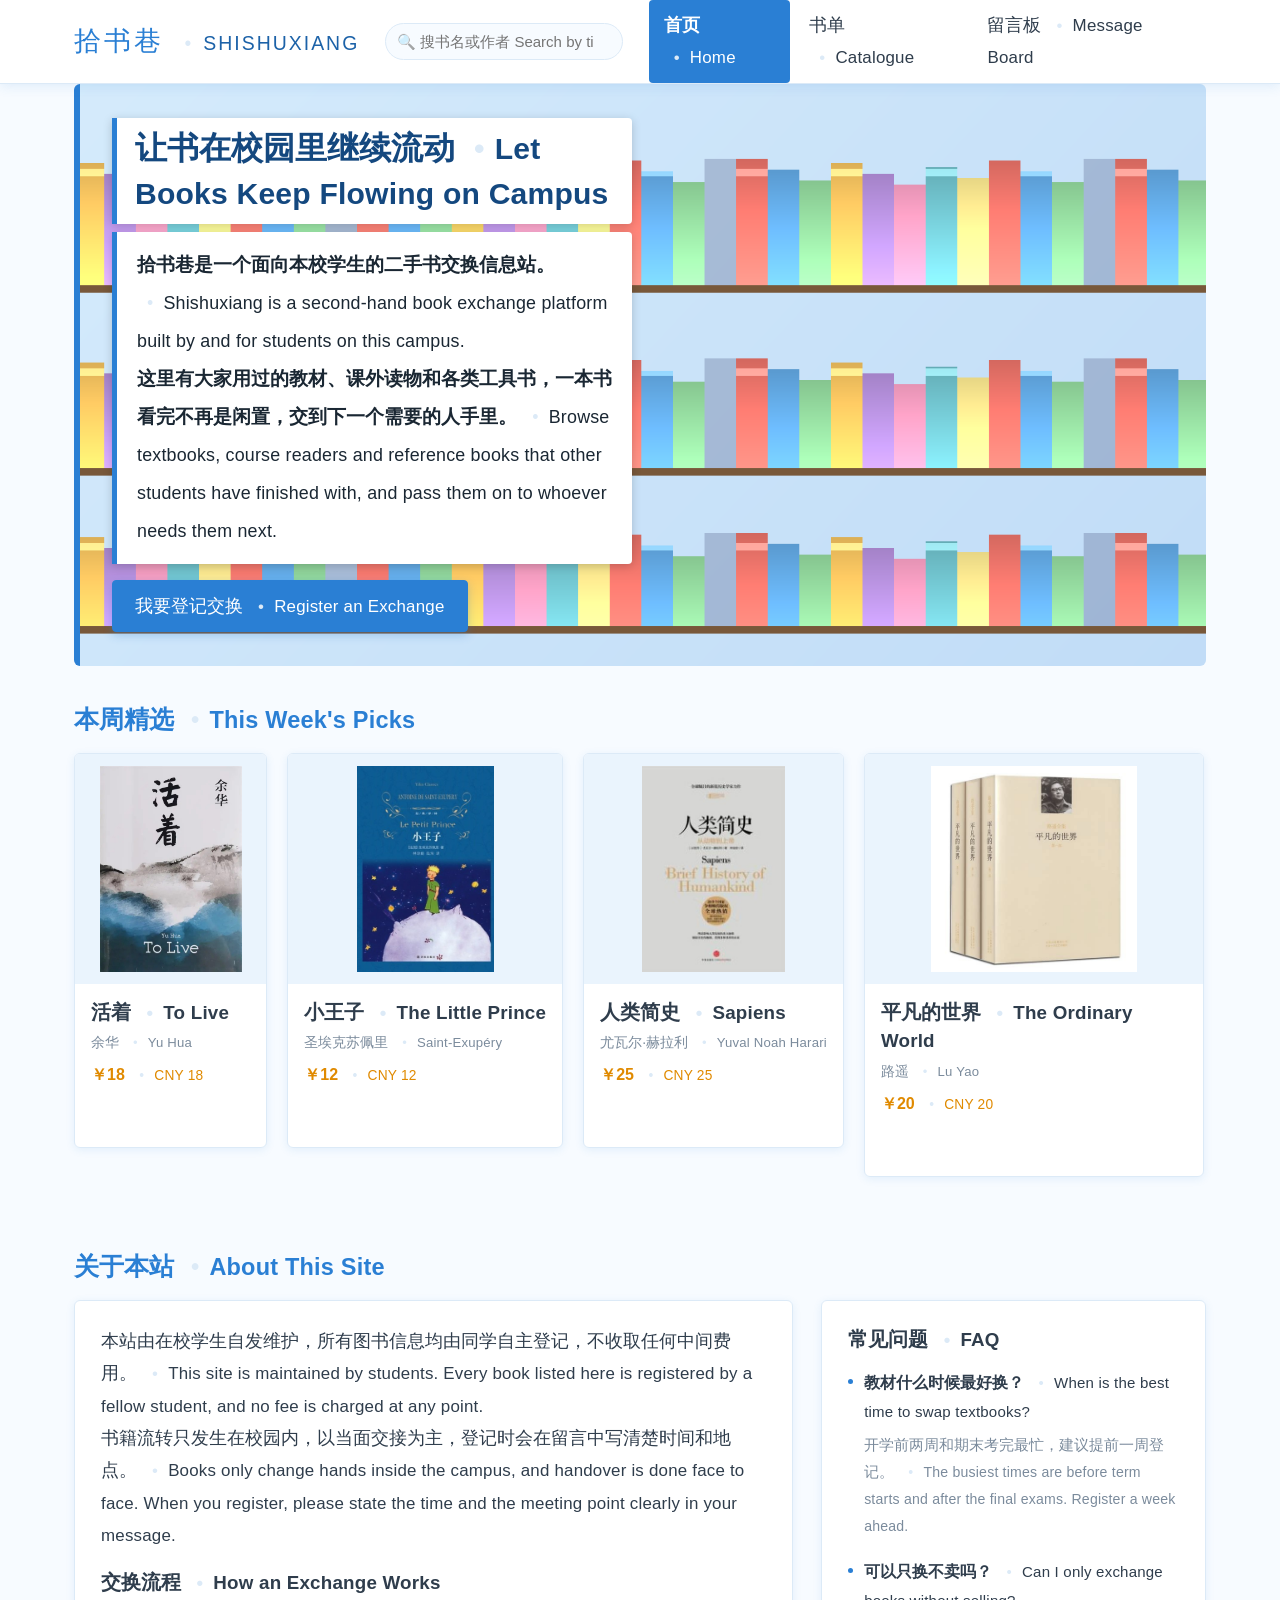
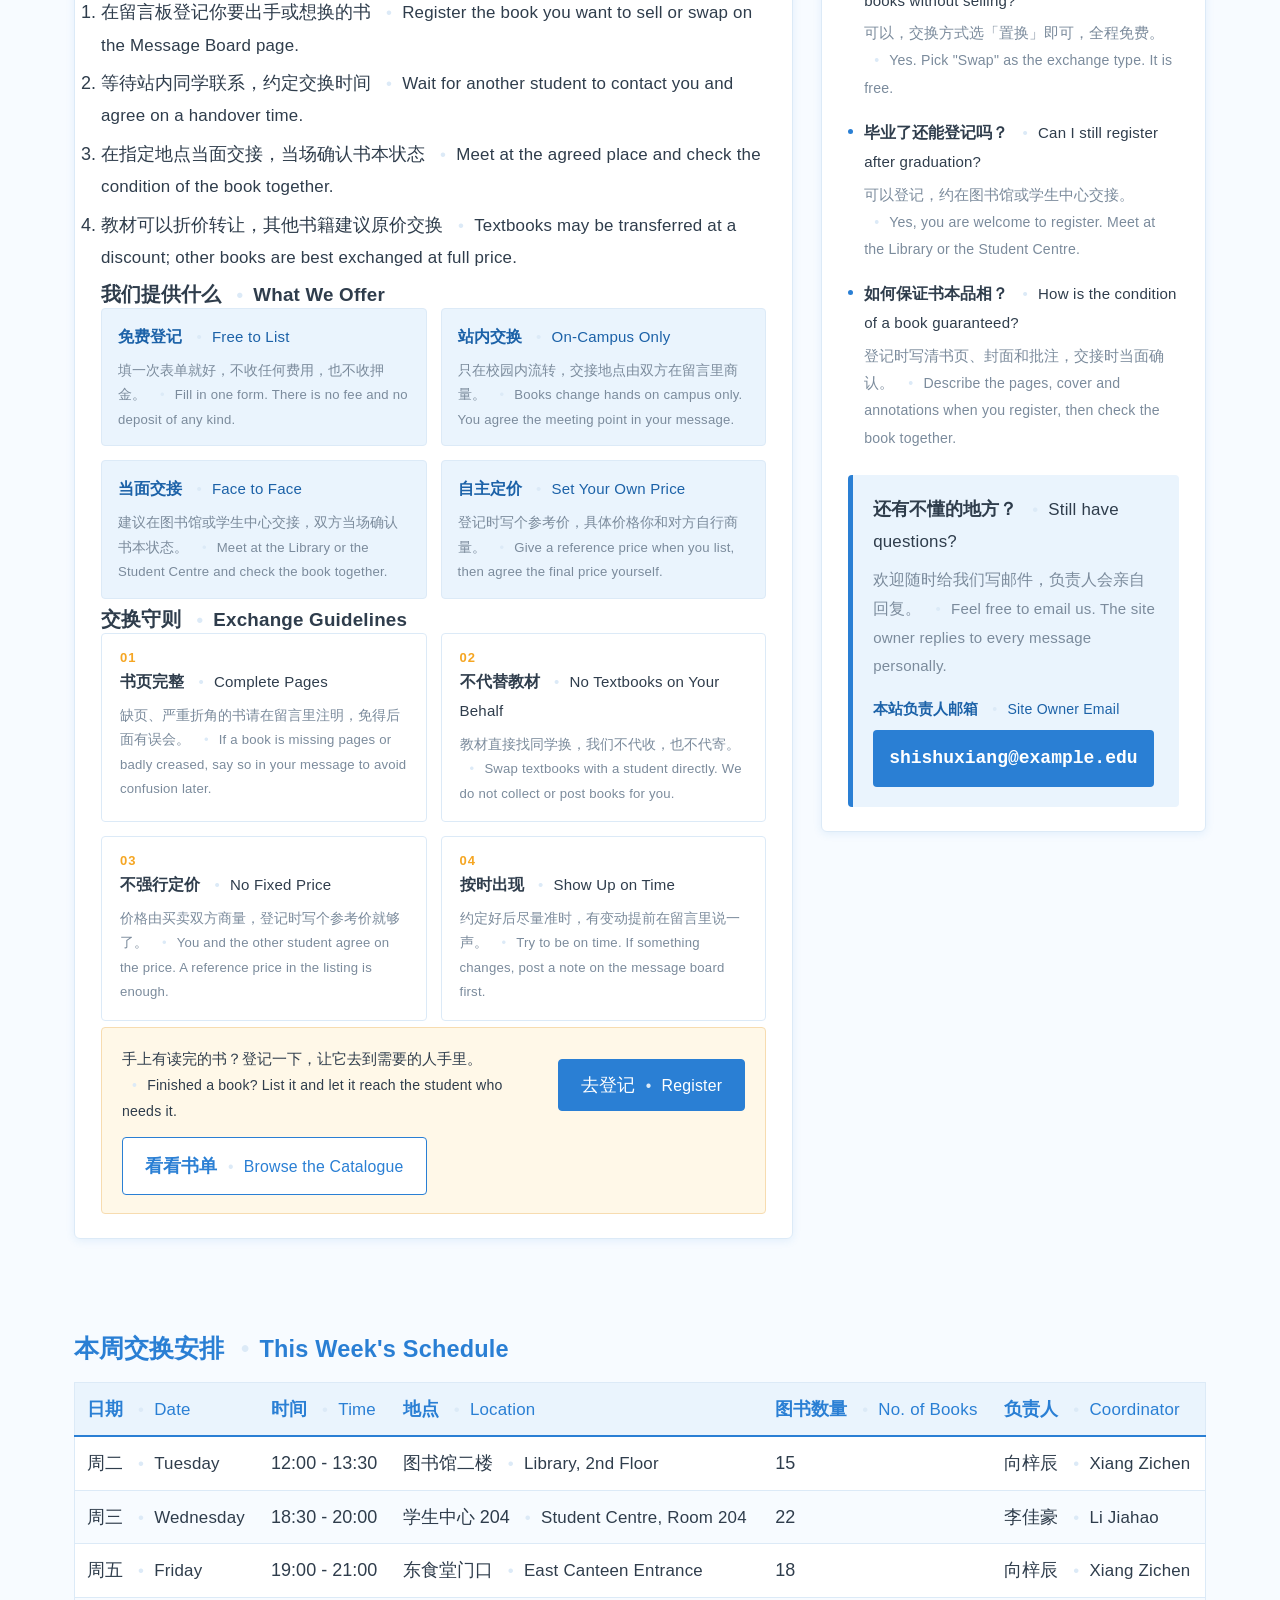
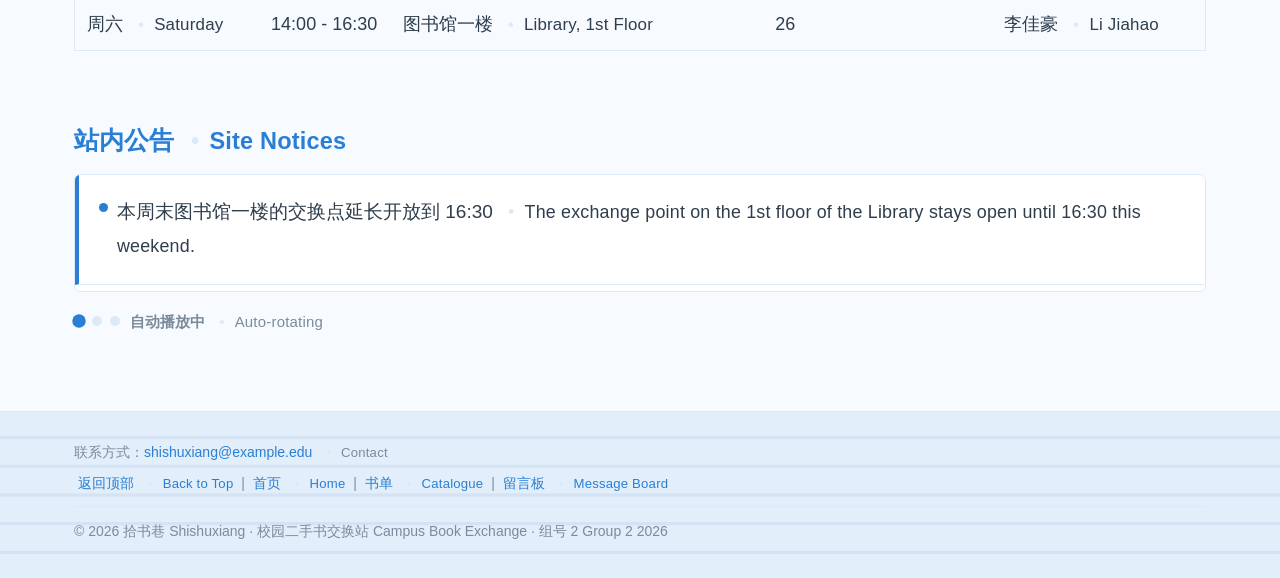
==== commit 0840a5dc: "Improve the header, add book detail pages and animations Changes made after the teacher's feedback: " ====
--- a/index.html
+++ b/index.html
@@ -23,9 +23,9 @@
     <!-- 页面标题  |  Page Title -->
     <title>拾书巷 Shishuxiang | 校园二手书交换站 Campus Book Exchange</title>
     <!-- 网站图标  |  Favicon -->
-    <link rel="shortcut icon" href="images/logo.jpg?v=3" type="image/x-icon">
+    <link rel="shortcut icon" href="images/logo.jpg?v=6" type="image/x-icon">
     <!-- 外部样式表  |  External Stylesheet -->
-    <link rel="stylesheet" href="css/style.css?v=3">
+    <link rel="stylesheet" href="css/style.css?v=6">
 </head>
 
 <body>
@@ -33,17 +33,25 @@
          区块一：顶部导航栏
          BLOCK 1: HEADER / NAVIGATION BAR
          ================================================================== -->
-    <header id="header-top">
-        <!-- 站点名称  |  Site Name -->
-        <h1 class="header-site-title">拾书巷 <span class="en-text">Shishuxiang</span></h1>
-
-        <nav class="header-nav">
-            <div class="header-nav-inner">
+    <header id="header-top" class="site-header">
+        <div class="header-inner">
+            <!-- 站点名称  |  Site Name -->
+            <a href="index.html" class="header-site-title">
+                拾书巷 <span class="en-text">Shishuxiang</span>
+            </a>
+
+            <!-- 搜索框  |  Search Box -->
+            <form class="header-search" id="header-search-form" role="search">
+                <input type="search" id="header-search-input" placeholder="搜书名或作者 Search by title or writer" aria-label="搜索图书 Search for a book">
+            </form>
+
+            <!-- 导航菜单  |  Navigation -->
+            <nav class="header-nav">
                 <a href="index.html" class="header-nav-link active">首页 <span class="en-text">Home</span></a>
                 <a href="detail.html" class="header-nav-link">书单 <span class="en-text">Catalogue</span></a>
                 <a href="contact.html" class="header-nav-link">留言板 <span class="en-text">Message Board</span></a>
-            </div>
-        </nav>
+            </nav>
+        </div>
     </header>
 
     <main class="main-content">
@@ -77,33 +85,33 @@
 
             <div class="gallery-container">
 
-                <article class="gallery-book-card">
-                    <img src="images/活着.jpg?v=3" alt="《活着》封面 Cover of To Live">
+                <a class="book-card-link" href="book.html?book=活着"><article class="gallery-book-card">
+                    <img src="images/活着.jpg?v=6" alt="《活着》封面 Cover of To Live">
                     <h3>活着 <span class="en-text">To Live</span></h3>
                     <p class="gallery-book-author">余华 <span class="en-text">Yu Hua</span></p>
                     <p class="gallery-book-price"><strong>￥18</strong> <span class="en-text">CNY 18</span></p>
-                </article>
-
-                <article class="gallery-book-card">
-                    <img src="images/小王子.jpg?v=3" alt="《小王子》封面 Cover of The Little Prince">
+                    <p class="book-detail-hint">查看详情 <span class="en-text">View Details</span></p></article></a>
+
+                <a class="book-card-link" href="book.html?book=小王子"><article class="gallery-book-card">
+                    <img src="images/小王子.jpg?v=6" alt="《小王子》封面 Cover of The Little Prince">
                     <h3>小王子 <span class="en-text">The Little Prince</span></h3>
                     <p class="gallery-book-author">圣埃克苏佩里 <span class="en-text">Saint-Exupéry</span></p>
                     <p class="gallery-book-price"><strong>￥12</strong> <span class="en-text">CNY 12</span></p>
-                </article>
-
-                <article class="gallery-book-card">
-                    <img src="images/人类简史.jpg?v=3" alt="《人类简史》封面 Cover of Sapiens">
+                    <p class="book-detail-hint">查看详情 <span class="en-text">View Details</span></p></article></a>
+
+                <a class="book-card-link" href="book.html?book=人类简史"><article class="gallery-book-card">
+                    <img src="images/人类简史.jpg?v=6" alt="《人类简史》封面 Cover of Sapiens">
                     <h3>人类简史 <span class="en-text">Sapiens</span></h3>
                     <p class="gallery-book-author">尤瓦尔·赫拉利 <span class="en-text">Yuval Noah Harari</span></p>
                     <p class="gallery-book-price"><strong>￥25</strong> <span class="en-text">CNY 25</span></p>
-                </article>
-
-                <article class="gallery-book-card">
-                    <img src="images/平凡的世界.jpg?v=3" alt="《平凡的世界》封面 Cover of The Ordinary World">
+                    <p class="book-detail-hint">查看详情 <span class="en-text">View Details</span></p></article></a>
+
+                <a class="book-card-link" href="book.html?book=平凡的世界"><article class="gallery-book-card">
+                    <img src="images/平凡的世界.jpg?v=6" alt="《平凡的世界》封面 Cover of The Ordinary World">
                     <h3>平凡的世界 <span class="en-text">The Ordinary World</span></h3>
                     <p class="gallery-book-author">路遥 <span class="en-text">Lu Yao</span></p>
                     <p class="gallery-book-price"><strong>￥20</strong> <span class="en-text">CNY 20</span></p>
-                </article>
+                    <p class="book-detail-hint">查看详情 <span class="en-text">View Details</span></p></article></a>
 
             </div>
         </section>
@@ -380,7 +388,7 @@
     </footer>
 
     <!-- 交互脚本  |  The interaction script -->
-    <script src="js/main.js?v=3" defer></script>
+    <script src="js/main.js?v=6" defer></script>
 
 </body>
 
--- a/css/style.css
+++ b/css/style.css
@@ -169,12 +169,68 @@
 /* ==========================================================================
    第 4 部分：页头与导航栏
    PART 4: HEADER AND NAVIGATION
+   --------------------------------------------------------------------------
+   外教建议头部观感欠佳。这里改成常见的网上书店样式：
+   一整条白色横条，左边是站名，右边是导航，中间是搜索框。
+   The teacher said the header did not look good. It now follows the
+   layout of a large online bookshop: one white bar with the site name on
+   the left, the navigation on the right and a search box in the middle.
    ========================================================================== */
+
+/* ---- 整条横条  |  The bar itself ---- */
+.site-header {
+    /* 粘在页面顶部，向下滚动时一直可见  */
+    /* Sticks to the top and stays visible while the user scrolls down */
+    position: sticky;
+    top: 0;
+    z-index: 100;
+    /* 阴影让横条浮在内容上面，不显平  */
+    /* The shadow lifts the bar off the content below it */
+    box-shadow: 0 2px 12px rgba(42, 127, 212, 0.12);
+    /* 滚动到下面时背景变白一点  */
+    /* The background turns solid white once the user scrolls down */
+    background-color: rgba(255, 255, 255, 0.97);
+    border-bottom: 1px solid var(--color-border);
+    /* 背景有一点点模糊，底下的内容透出来一点点  */
+    /* A touch of blur lets a little of the content show through */
+    backdrop-filter: saturate(180%) blur(12px);
+}
+
+/* ---- 横条内部：站名在左，导航在右  |  Inside the bar ---- */
+.header-inner {
+    max-width: var(--size-content);
+    margin: 0 auto;
+    padding: 0 24px;
+    /* Flexbox 让左右两部分各站一边  */
+    /* Flexbox pushes the two ends apart */
+    display: flex;
+    align-items: center;
+    gap: 26px;
+    /* 高度比原来高一点，站名和导航不再挤在一起  */
+    /* A taller bar gives the name and the links room to breathe */
+    min-height: 74px;
+}
+
+/* ---- 站名  |  The site name ---- */
 .header-site-title {
-    /* 站名颜色使用主色  |  The site name uses the primary colour */
     color: var(--color-primary);
-    /* 字字间距  |  Letter spacing */
     letter-spacing: 3px;
+    /* 不再是普通文字，改成链接  */
+    /* No longer plain text, it is now a link */
+    text-decoration: none;
+    /* 站名不换行  */
+    /* The name stays on one line */
+    white-space: nowrap;
+    font-size: 27px;
+    /* 轻微的悬停效果  */
+    /* A gentle hover effect */
+    transition: transform 0.3s ease, opacity 0.3s ease;
+}
+
+.header-site-title:hover {
+    text-decoration: none;
+    opacity: 0.85;
+    transform: translateX(2px);
 }
 
 /* 站名里的英文全部大写  */
@@ -187,51 +243,135 @@
     /* 大写字母比小写字母宽，字间距略收紧一点更好看  */
     /* Capitals are wider than lower case, so the letter spacing is tightened */
     letter-spacing: 2px;
-}
-
-/* 导航栏的上边框与下边框  |  Border above and below the nav */
+    /* 英文比中文小一号，看起来更平衡  */
+    /* The English part is one size smaller, which looks more balanced */
+    font-size: 0.72em;
+    color: var(--color-primary-dk);
+}
+
+/* ---- 搜索框  |  The search box ---- */
+.header-search {
+    /* 自动占据中间剩下的空间  */
+    /* Takes up whatever room is left in the middle */
+    flex: 1 1 auto;
+    max-width: 340px;
+    position: relative;
+}
+
+/* 搜索框里的放大镜图标  |  The little magnifying glass */
+.header-search::before {
+    content: "\1F50D";                 /* 放大镜  The magnifier */
+    position: absolute;
+    left: 12px;
+    top: 50%;
+    transform: translateY(-50%);
+    font-size: 15px;
+    opacity: 0.55;
+    pointer-events: none;               /* 不挡输入  Does not block typing */
+}
+
+.header-search input {
+    width: 100%;
+    /* 给左边的图标让出位置  */
+    /* Leaves room for the icon on the left */
+    padding: 9px 14px 9px 34px;
+    font-family: inherit;
+    font-size: 15px;
+    color: var(--color-text);
+    /* 圆角做成胶囊形  */
+    /* A rounded pill shape */
+    border: 1px solid var(--color-border);
+    border-radius: 999px;
+    background-color: var(--color-bg);
+    transition: border-color 0.3s ease, box-shadow 0.3s ease, background-color 0.3s ease;
+}
+
+/* 搜索框获得焦点时的样子  |  When the search box has the focus */
+.header-search input:focus {
+    outline: none;
+    background-color: var(--color-surface);
+    border-color: var(--color-primary);
+    box-shadow: 0 0 0 3px rgba(42, 127, 212, 0.15);
+}
+
+/* ---- 导航  |  The navigation ---- */
 .header-nav {
-    border-top: 1px solid var(--color-border);
-    border-bottom: 1px solid var(--color-border);
-    background-color: var(--color-surface);
-}
-
-/* 导航链接横向排列的关键  |  The key trick for a horizontal nav */
-.header-nav-inner {
-    /* 所有子元素浮动到左侧，就会横向并排  */
-    /* float:left makes each child float to the left, which lines them up in a row */
-    overflow: hidden;                /* 清除浮动，防止父容器高度塌陷  Contains the floats */
-}
-
-/* 浮动清除（旧写法）  |  Legacy float clearing */
-.header-nav-inner::after {
-    content: "";
-    display: table;
-    clear: both;
+    /* 推到横条的最右边  */
+    /* Pushed to the right end of the bar */
+    margin-left: auto;
+    display: flex;
+    align-items: center;
+    gap: 4px;
 }
 
 /* 单个导航链接  |  A single nav link */
 .header-nav-link {
     display: block;
-    float: left;                     /* 浮到左侧，形成横向排列  Float left to line up horizontally */
-    padding: 12px 18px;
+    padding: 9px 15px;
     color: var(--color-text);
-    border-bottom: 2px solid transparent;
-    transition: color 0.3s ease, border-color 0.3s ease;
+    /* 小圆角  */
+    /* A small radius */
+    border-radius: var(--radius-sm);
+    /* 悬停时颜色、背景和位置一起变化  */
+    /* Colour, background and position all change on hover */
+    transition: color 0.3s ease, background-color 0.3s ease, transform 0.3s ease;
+    position: relative;
 }
 
 /* 鼠标悬停时变色  |  Change colour on hover */
 .header-nav-link:hover {
     color: var(--color-primary);
-    border-bottom-color: var(--color-primary);
+    background-color: var(--color-tint);
     text-decoration: none;          /* 悬停时不要下划线  No underline on hover */
+    /* 悬停时轻轻往上挪一点  */
+    /* Nudges up a little on hover */
+    transform: translateY(-2px);
 }
 
 /* 当前所在页面的高亮  |  Highlight the current page */
 .header-nav-link.active {
-    color: var(--color-primary);
-    border-bottom-color: var(--color-primary);
+    color: #ffffff;
+    background-color: var(--color-primary);
     font-weight: bold;
+    /* 当前页不跟着悬停乱动  */
+    /* The current page does not move on hover */
+    transform: none;
+}
+
+.header-nav-link.active:hover {
+    background-color: var(--color-primary-dk);
+}
+
+/* ---- 窄屏时把搜索框藏起来  |  Hide the search box on small screens ---- */
+/* 放在 780px 以下才隐藏，中间尺寸时搜索框会变成窄一点的胶囊  */
+/* It only disappears below 780px; in between it simply becomes a narrow pill */
+@media screen and (max-width: 780px) {
+    .header-search {
+        display: none;
+    }
+}
+
+/* 中间尺寸：站名、搜索框、导航都要挤一点  */
+/* In between, the name, the search box and the nav all tighten up */
+@media screen and (max-width: 1000px) {
+    .header-inner {
+        gap: 14px;
+        min-height: 66px;
+    }
+
+    .header-site-title {
+        font-size: 23px;
+        letter-spacing: 2px;
+    }
+
+    .header-nav-link {
+        padding: 8px 11px;
+        font-size: 15px;
+    }
+
+    .header-search {
+        max-width: 210px;
+    }
 }
 
 
@@ -1803,3 +1943,445 @@
         flex-wrap: wrap;
     }
 }
+
+
+/* ==========================================================================
+   第 16 部分：可点击的书卡 + 书籍详情页
+   PART 16: CLICKABLE BOOK CARDS AND THE BOOK DETAIL PAGE
+   --------------------------------------------------------------------------
+   外教建议点击书卡能打开详情页。这里把整张卡片包在一个链接里，
+   鼠标移上去时卡片抬起，底部滑出"查看详情"。
+
+   The teacher asked that clicking a book card opens the detail page. The
+   whole card is wrapped in a link. On hover the card lifts and a small
+   "View Details" line slides in at the bottom.
+   ========================================================================== */
+
+/* ---- 卡片链接本身不显示任何样式  |  The link wrapper ---- */
+.book-card-link {
+    display: block;
+    text-decoration: none;
+    color: inherit;
+    /* 卡片之间的间距由外层的 gap 控制  */
+    /* The gap on the parent handles the spacing */
+    height: 100%;
+}
+
+.book-card-link:hover {
+    text-decoration: none;
+}
+
+/* ---- 悬停时"查看详情"滑出来  |  The View Details line slides in ---- */
+.book-detail-hint {
+    margin: 0;
+    padding: 0 16px 16px;
+    color: var(--color-primary);
+    font-size: 14px;
+    font-weight: bold;
+    /* 平时藏在卡片外面，悬停时滑进来  */
+    /* Hidden below the card, slides up on hover */
+    opacity: 0;
+    transform: translateY(8px);
+    transition: opacity 0.3s ease, transform 0.3s ease;
+}
+
+.book-card-link:hover .book-detail-hint {
+    opacity: 1;
+    transform: translateY(0);
+}
+
+/* 书单页的卡片用 14 号内边距  |  The grid cards use their own padding */
+.book-grid-card .book-detail-hint {
+    padding: 0 14px 14px;
+}
+
+/* 键盘 Tab 键聚焦时也要看得见  |  Keyboard focus must stay visible */
+.book-card-link:focus-visible {
+    outline: 3px solid var(--color-primary);
+    outline-offset: 3px;
+    border-radius: var(--radius);
+}
+
+/* ==========================================================================
+   第 17 部分：书籍详情页
+   PART 17: THE BOOK DETAIL PAGE
+   ========================================================================== */
+.section-book-detail {
+    padding: 30px 0 50px;
+}
+
+/* ---- 返回书单的链接  |  The back link ---- */
+.back-link {
+    display: inline-block;
+    margin-bottom: 26px;
+    color: var(--color-primary);
+    text-decoration: none;
+    font-size: 16px;
+    transition: transform 0.3s ease, color 0.3s ease;
+}
+
+.back-link:hover {
+    color: var(--color-primary-dk);
+    text-decoration: none;
+    transform: translateX(-4px);
+}
+
+.back-arrow {
+    font-size: 18px;
+    margin-right: 4px;
+}
+
+/* ---- 主体：左边封面，右边信息  |  Cover on the left, details on the right ---- */
+.book-detail {
+    display: flex;
+    flex-wrap: wrap;
+    gap: 38px;
+    align-items: flex-start;
+    background-color: var(--color-surface);
+    border: 1px solid var(--color-border);
+    border-radius: var(--radius);
+    box-shadow: var(--shadow-card);
+    padding: 34px;
+    /* 出现时淡入  */
+    /* Fades in when it appears */
+    opacity: 0;
+    transform: translateY(16px);
+    transition: opacity 0.6s ease, transform 0.6s ease;
+}
+
+.book-detail.book-detail-ready {
+    opacity: 1;
+    transform: translateY(0);
+}
+
+/* ---- 封面  |  The cover ---- */
+.book-detail-cover {
+    flex: 0 0 280px;
+}
+
+.book-detail-cover img {
+    width: 100%;
+    /* 封面竖版，限高 380 刚好  */
+    /* The covers are upright, so 380px high is about right */
+    height: 380px;
+    object-fit: contain;
+    padding: 12px;
+    box-sizing: border-box;
+    background-color: var(--color-tint);
+    border-radius: var(--radius-sm);
+    /* 封面有轻微的阴影，像放着一本真书  */
+    /* A soft shadow, like a real book lying on a desk */
+    box-shadow: 0 4px 14px rgba(47, 61, 76, 0.14);
+    transition: transform 0.5s ease, box-shadow 0.5s ease;
+}
+
+.book-detail-cover:hover img {
+    transform: translateY(-6px) scale(1.02);
+    box-shadow: 0 12px 26px rgba(47, 61, 76, 0.22);
+}
+
+/* ---- 右边的信息  |  The information on the right ---- */
+.book-detail-info {
+    flex: 1 1 340px;
+    min-width: 0;
+}
+
+.book-detail-category {
+    display: inline-block;
+    margin: 0 0 10px;
+    padding: 4px 12px;
+    background-color: var(--color-tint);
+    color: var(--color-primary-dk);
+    border-radius: 999px;
+    font-size: 14px;
+    font-weight: bold;
+}
+
+.book-detail-title {
+    margin: 0 0 12px;
+    font-size: 34px;
+    line-height: 1.3;
+}
+
+.book-detail-title .en-text {
+    font-size: 0.62em;
+    color: var(--color-text-muted);
+    font-weight: normal;
+}
+
+.book-detail-writer {
+    margin: 0 0 16px;
+    font-size: 17px;
+    color: var(--color-text-muted);
+}
+
+.book-detail-price {
+    margin: 0 0 18px;
+    font-size: 30px;
+    color: #e08a00;
+    font-weight: bold;
+}
+
+.book-detail-price .en-text {
+    font-size: 0.6em;
+    color: var(--color-text-muted);
+    font-weight: normal;
+}
+
+/* ---- 成书状态  |  The condition ---- */
+.book-detail-condition {
+    margin: 0 0 18px;
+    padding: 12px 16px;
+    background-color: var(--color-tint);
+    border-left: 4px solid var(--color-secondary);
+    border-radius: var(--radius-sm);
+    font-size: 16px;
+}
+
+.condition-label {
+    font-weight: bold;
+    color: var(--color-primary-dk);
+}
+
+/* ---- 简介  |  The introduction ---- */
+.book-detail-intro {
+    margin: 0 0 20px;
+    font-size: 17px;
+    line-height: 1.85;
+    color: var(--color-text);
+}
+
+/* ---- 标签  |  The tags ---- */
+.book-detail-tags {
+    margin: 0 0 26px;
+    display: flex;
+    flex-wrap: wrap;
+    gap: 8px;
+}
+
+.tag {
+    display: inline-block;
+    padding: 4px 12px;
+    border: 1px solid var(--color-border);
+    border-radius: 999px;
+    background-color: var(--color-bg);
+    font-size: 14px;
+    color: var(--color-text-muted);
+}
+
+/* ---- 两个按钮  |  The two buttons ---- */
+.book-detail-actions {
+    display: flex;
+    flex-wrap: wrap;
+    gap: 12px;
+}
+
+.btn-secondary {
+    display: inline-block;
+    padding: 12px 22px;
+    border: 1px solid var(--color-primary);
+    border-radius: var(--radius-sm);
+    color: var(--color-primary);
+    text-decoration: none;
+    font-weight: bold;
+    background-color: var(--color-surface);
+    transition: background-color 0.3s ease, color 0.3s ease, transform 0.3s ease;
+}
+
+.btn-secondary:hover {
+    background-color: var(--color-primary);
+    color: #ffffff;
+    text-decoration: none;
+    transform: translateY(-2px);
+}
+
+.btn-secondary .en-text {
+    font-weight: normal;
+}
+
+/* ---- 找不到书时  |  When the book is not found ---- */
+.book-detail-missing {
+    width: 100%;
+    text-align: center;
+    padding: 30px 0;
+}
+
+.book-detail-missing p {
+    margin: 0 0 8px;
+    font-size: 20px;
+}
+
+.book-detail-missing .en-text {
+    color: var(--color-text-muted);
+    font-size: 17px;
+}
+
+.book-detail-loading {
+    width: 100%;
+    text-align: center;
+    padding: 40px 0;
+    color: var(--color-text-muted);
+}
+
+/* ==========================================================================
+   第 18 部分：动画效果
+   PART 18: ANIMATION EFFECTS
+   --------------------------------------------------------------------------
+   外教建议增加动画效果，提升交互感。这里做的是：
+   - 页面往下滚动时，各个小节依次淡入
+   - 书卡悬停时抬起并放大
+   - 按钮按下时轻微收缩
+   - 页面刚打开时，顶部横幅的文字依次出现
+
+   The teacher asked for more animation. As the user scrolls down, each
+   section fades in. The book cards lift and grow on hover, the buttons
+   shrink a little when they are pressed, and the hero text appears in
+   turn when the page first opens.
+   ========================================================================== */
+
+/* ---- 滚动淡入的初始状态  |  The state before a section appears ---- */
+.fade-in {
+    opacity: 0;
+    /* 往上偏移一点，滚动到位时滑进原位  */
+    /* Sits slightly lower and slides up into place */
+    transform: translateY(24px);
+    /* 0.6 秒淡入，并带一点延迟  */
+    /* Fades in over 0.6s, with a little delay */
+    transition: opacity 0.6s ease, transform 0.6s ease;
+}
+
+/* ---- 已经显示出来的小节  |  A section that has appeared ---- */
+.fade-in.is-visible {
+    opacity: 1;
+    transform: translateY(0);
+}
+
+/* ---- 书卡悬停  |  The cards lift on hover ---- */
+.gallery-book-card,
+.book-grid-card {
+    transition: box-shadow 0.3s ease, transform 0.3s ease;
+}
+
+/* 悬停时抬起得比原来更高一点  */
+.book-card-link:hover .gallery-book-card,
+.book-card-link:hover .book-grid-card {
+    transform: translateY(-8px);
+    box-shadow: var(--shadow-card-hover);
+}
+
+/* 封面也跟着放大一点  */
+.book-card-link:hover .gallery-book-card img,
+.book-card-link:hover .book-grid-card img {
+    transform: scale(1.08);
+}
+
+/* ---- 按钮按下时轻微收缩  |  The buttons shrink when pressed ---- */
+.btn-primary {
+    transition: background-color 0.3s ease, transform 0.2s ease, box-shadow 0.3s ease;
+}
+
+.btn-primary:active {
+    transform: scale(0.97);
+}
+
+/* ---- 页面打开时横幅文字依次出现  |  The hero text appears in turn ---- */
+.hero-animate {
+    opacity: 0;
+    transform: translateY(16px);
+    animation: heroIn 0.7s ease forwards;
+}
+
+.hero-animate-1 { animation-delay: 0.1s; }
+.hero-animate-2 { animation-delay: 0.3s; }
+.hero-animate-3 { animation-delay: 0.5s; }
+
+@keyframes heroIn {
+    to {
+        opacity: 1;
+        transform: translateY(0);
+    }
+}
+
+/* ---- 公告轮播的切换动画  |  The notice rotation ---- */
+.notice-text {
+    animation: noticeIn 0.4s ease;
+}
+
+@keyframes noticeIn {
+    from {
+        opacity: 0;
+        transform: translateX(14px);
+    }
+    to {
+        opacity: 1;
+        transform: translateX(0);
+    }
+}
+
+/* ---- 如果用户不想看动画，就全部关掉  |  Respect reduced motion ---- */
+@media (prefers-reduced-motion: reduce) {
+    .fade-in,
+    .hero-animate {
+        opacity: 1;
+        transform: none;
+        animation: none;
+        transition: none;
+    }
+
+    .gallery-book-card,
+    .book-grid-card,
+    .book-detail,
+    .book-detail-hint,
+    .header-nav-link,
+    .back-link {
+        transition: none;
+    }
+
+    .book-card-link:hover .gallery-book-card,
+    .book-card-link:hover .book-grid-card {
+        transform: none;
+    }
+}
+
+
+/* ==========================================================================
+   第 19 部分：搜索结果高亮
+   PART 19: HIGHLIGHTING THE SEARCH RESULT
+   ========================================================================== */
+
+/* ---- 搜索提示条  |  The note that says how many were found ---- */
+.search-note {
+    margin: 0 0 24px;
+    padding: 14px 18px;
+    background-color: #fff8e8;
+    border-left: 4px solid var(--color-secondary);
+    border-radius: var(--radius-sm);
+    color: #8a5a00;
+    font-size: 16px;
+    font-weight: bold;
+}
+
+.search-note .en-text {
+    color: #a67c2e;
+    font-weight: normal;
+}
+
+/* ---- 被搜索到的书卡  |  The card that matched ---- */
+.book-grid-card.search-hit {
+    /* 金色描边  */
+    /* A golden outline */
+    border: 2px solid var(--color-secondary);
+    box-shadow: 0 6px 20px rgba(245, 166, 35, 0.28);
+    transform: translateY(-4px);
+}
+
+/* 搜索到的卡片加一点点上浮动画  */
+.book-grid-card.search-hit {
+    animation: searchPop 0.6s ease;
+}
+
+@keyframes searchPop {
+    0%   { transform: scale(0.94); }
+    60%  { transform: scale(1.03); }
+    100% { transform: scale(1); }
+}
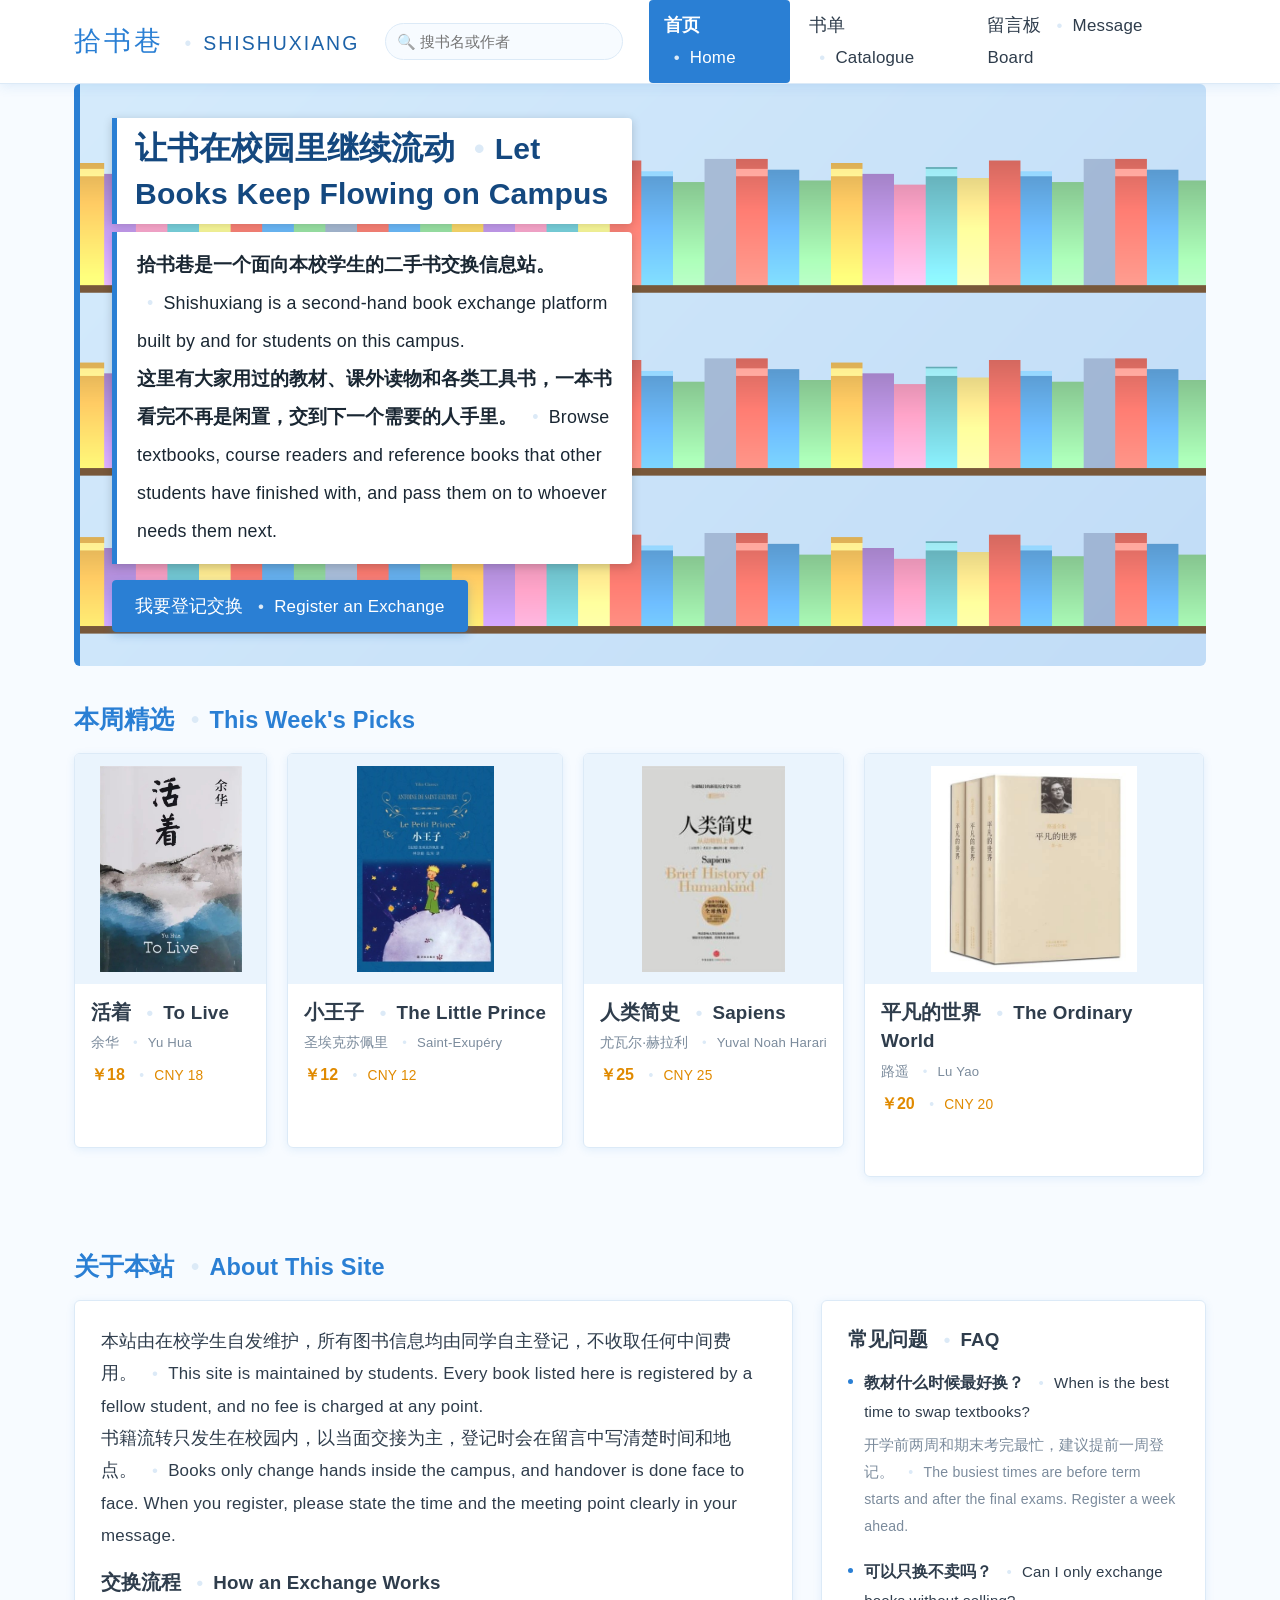
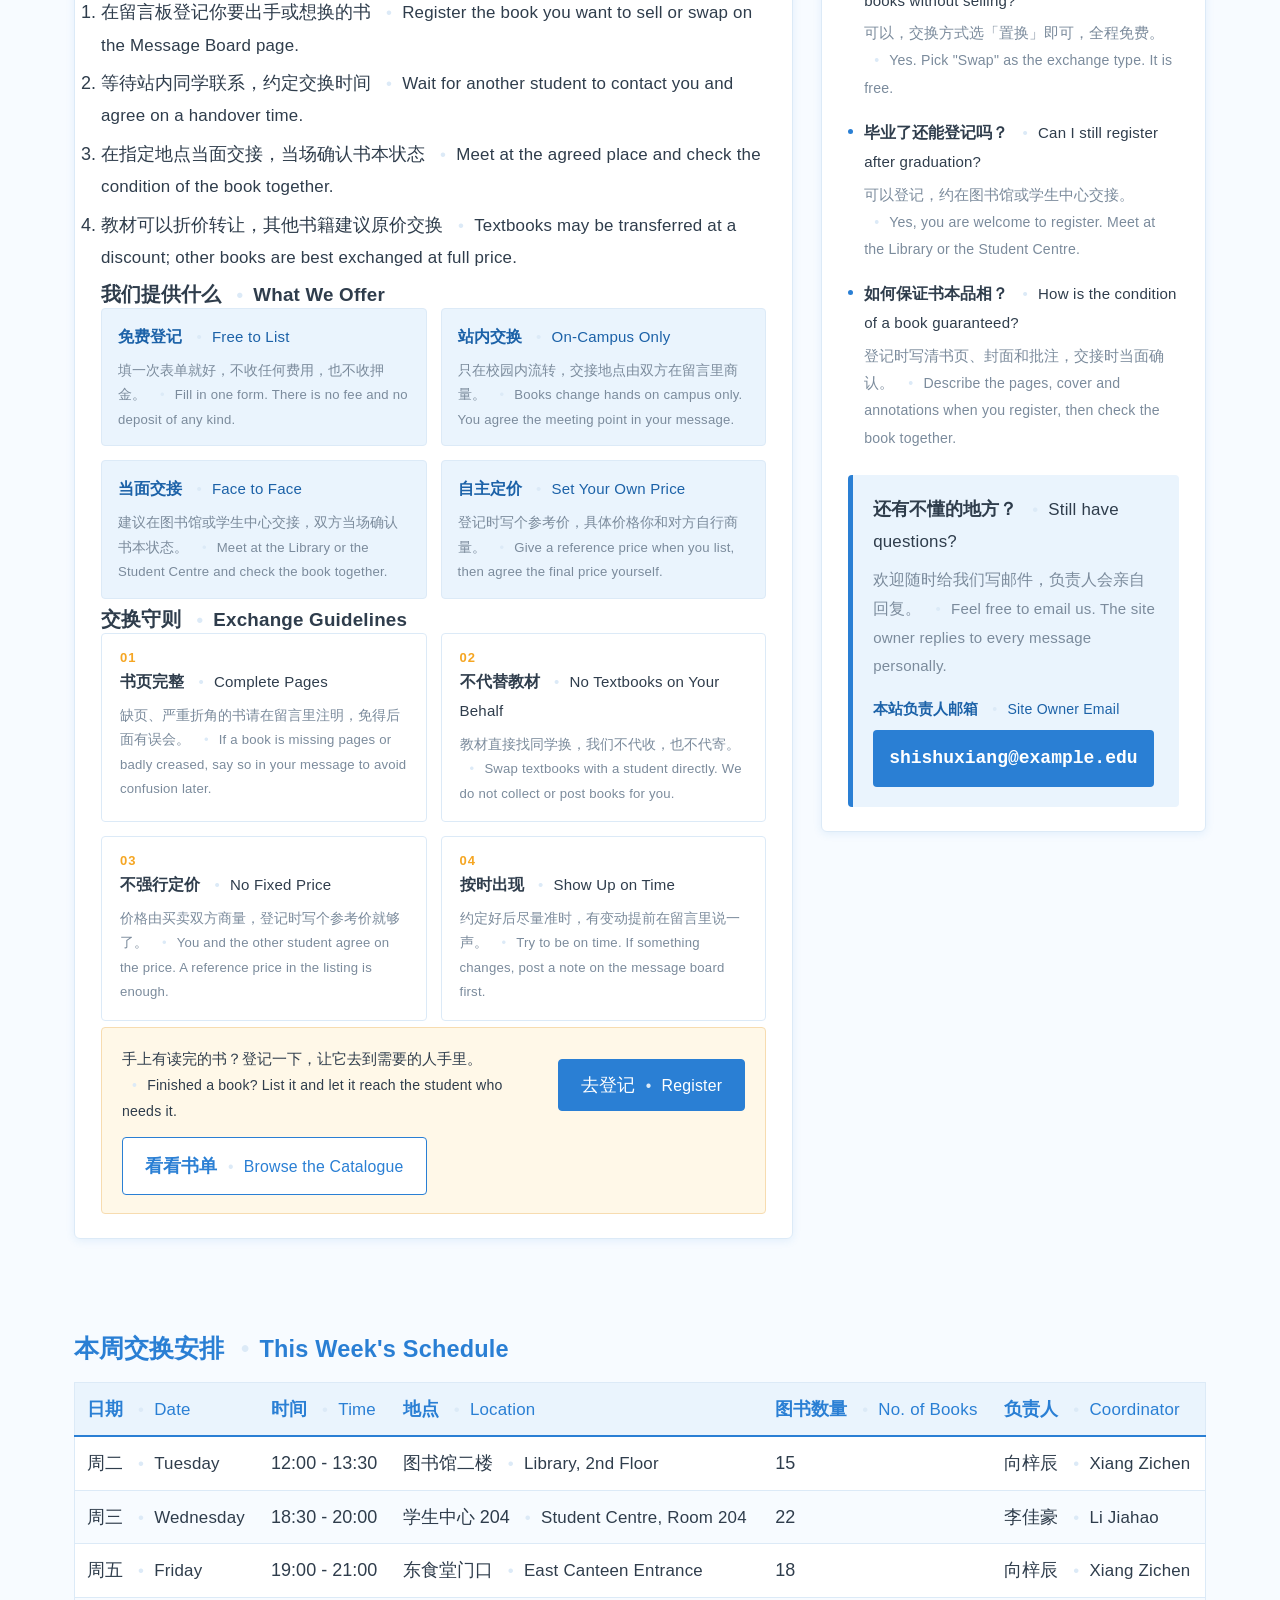
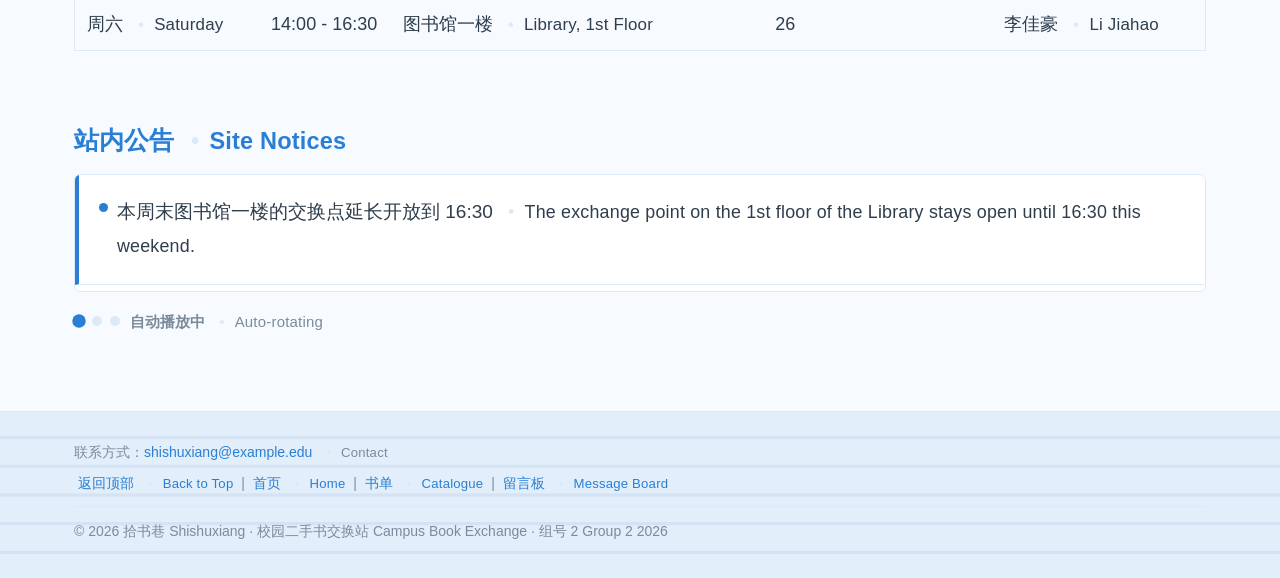
==== commit 13dbe8af: "Make the search box show the full hint The hint in the search box was cut off, so the visitor could " ====
--- a/index.html
+++ b/index.html
@@ -23,9 +23,9 @@
     <!-- 页面标题  |  Page Title -->
     <title>拾书巷 Shishuxiang | 校园二手书交换站 Campus Book Exchange</title>
     <!-- 网站图标  |  Favicon -->
-    <link rel="shortcut icon" href="images/logo.jpg?v=6" type="image/x-icon">
+    <link rel="shortcut icon" href="images/logo.jpg?v=7" type="image/x-icon">
     <!-- 外部样式表  |  External Stylesheet -->
-    <link rel="stylesheet" href="css/style.css?v=6">
+    <link rel="stylesheet" href="css/style.css?v=7">
 </head>
 
 <body>
@@ -42,7 +42,11 @@
 
             <!-- 搜索框  |  Search Box -->
             <form class="header-search" id="header-search-form" role="search">
-                <input type="search" id="header-search-input" placeholder="搜书名或作者 Search by title or writer" aria-label="搜索图书 Search for a book">
+                <input type="search" id="header-search-input" placeholder="搜书名或作者"
+                       data-hint-full="搜书名或作者 Search by title or writer" aria-label="搜索图书 Search for a book">
+                <!-- 展开以后，英文提示出现在框的右边  -->
+                <!-- Once the box is open, the English half shows on the right -->
+                <span class="search-extra">Search by title or writer</span>
             </form>
 
             <!-- 导航菜单  |  Navigation -->
@@ -86,28 +90,28 @@
             <div class="gallery-container">
 
                 <a class="book-card-link" href="book.html?book=活着"><article class="gallery-book-card">
-                    <img src="images/活着.jpg?v=6" alt="《活着》封面 Cover of To Live">
+                    <img src="images/活着.jpg?v=7" alt="《活着》封面 Cover of To Live">
                     <h3>活着 <span class="en-text">To Live</span></h3>
                     <p class="gallery-book-author">余华 <span class="en-text">Yu Hua</span></p>
                     <p class="gallery-book-price"><strong>￥18</strong> <span class="en-text">CNY 18</span></p>
                     <p class="book-detail-hint">查看详情 <span class="en-text">View Details</span></p></article></a>
 
                 <a class="book-card-link" href="book.html?book=小王子"><article class="gallery-book-card">
-                    <img src="images/小王子.jpg?v=6" alt="《小王子》封面 Cover of The Little Prince">
+                    <img src="images/小王子.jpg?v=7" alt="《小王子》封面 Cover of The Little Prince">
                     <h3>小王子 <span class="en-text">The Little Prince</span></h3>
                     <p class="gallery-book-author">圣埃克苏佩里 <span class="en-text">Saint-Exupéry</span></p>
                     <p class="gallery-book-price"><strong>￥12</strong> <span class="en-text">CNY 12</span></p>
                     <p class="book-detail-hint">查看详情 <span class="en-text">View Details</span></p></article></a>
 
                 <a class="book-card-link" href="book.html?book=人类简史"><article class="gallery-book-card">
-                    <img src="images/人类简史.jpg?v=6" alt="《人类简史》封面 Cover of Sapiens">
+                    <img src="images/人类简史.jpg?v=7" alt="《人类简史》封面 Cover of Sapiens">
                     <h3>人类简史 <span class="en-text">Sapiens</span></h3>
                     <p class="gallery-book-author">尤瓦尔·赫拉利 <span class="en-text">Yuval Noah Harari</span></p>
                     <p class="gallery-book-price"><strong>￥25</strong> <span class="en-text">CNY 25</span></p>
                     <p class="book-detail-hint">查看详情 <span class="en-text">View Details</span></p></article></a>
 
                 <a class="book-card-link" href="book.html?book=平凡的世界"><article class="gallery-book-card">
-                    <img src="images/平凡的世界.jpg?v=6" alt="《平凡的世界》封面 Cover of The Ordinary World">
+                    <img src="images/平凡的世界.jpg?v=7" alt="《平凡的世界》封面 Cover of The Ordinary World">
                     <h3>平凡的世界 <span class="en-text">The Ordinary World</span></h3>
                     <p class="gallery-book-author">路遥 <span class="en-text">Lu Yao</span></p>
                     <p class="gallery-book-price"><strong>￥20</strong> <span class="en-text">CNY 20</span></p>
@@ -388,7 +392,7 @@
     </footer>
 
     <!-- 交互脚本  |  The interaction script -->
-    <script src="js/main.js?v=6" defer></script>
+    <script src="js/main.js?v=7" defer></script>
 
 </body>
 
--- a/css/style.css
+++ b/css/style.css
@@ -251,11 +251,49 @@
 
 /* ---- 搜索框  |  The search box ---- */
 .header-search {
-    /* 自动占据中间剩下的空间  */
-    /* Takes up whatever room is left in the middle */
-    flex: 1 1 auto;
+    /* 自动占据中间剩下的空间，但不会超过 340px  */
+    /* Takes up the room left in the middle, but never more than 340px */
+    flex: 1 1 240px;
     max-width: 340px;
     position: relative;
+    /* 展开时宽度慢慢变宽，不会突然跳动  */
+    /* The width grows slowly when it opens, so it does not jump */
+    transition: flex-basis 0.35s ease, max-width 0.35s ease;
+}
+
+/* 点击之后搜索框变宽，完整的提示文字就能显示出来  */
+/* After a click the box grows, so the full hint has room to show */
+.header-search.is-expanded {
+    flex-basis: 470px;
+    max-width: 470px;
+}
+
+/* 展开以后，英文提示出现在框的右边  */
+/* Once it is open, the English half sits on the right inside the box */
+/* 默认是藏起来的，只有展开并且没输入文字时才出现  */
+/* It stays hidden until the box is open and still empty */
+.search-extra {
+    display: none;
+    position: absolute;
+    right: 16px;
+    top: 50%;
+    transform: translateY(-50%);
+    font-size: 12px;
+    color: var(--color-text-muted);
+    pointer-events: none;               /* 不挡输入  Does not block typing */
+    white-space: nowrap;
+}
+
+/* 展开并且框里还是空的，就显示英文  */
+/* Open and still empty, the English shows */
+.header-search.is-expanded .search-extra {
+    display: block;
+}
+
+/* 一旦开始打字，英文就让位给用户输入的文字  */
+/* As soon as the visitor types, the English gives way to their own words */
+.header-search.has-text .search-extra {
+    display: none;
 }
 
 /* 搜索框里的放大镜图标  |  The little magnifying glass */
@@ -286,6 +324,14 @@
     transition: border-color 0.3s ease, box-shadow 0.3s ease, background-color 0.3s ease;
 }
 
+/* 提示文字比较长的时候，不要因为放不下就被切掉  */
+/* The hint is long, so it must not be cut off when there is no room */
+.header-search input::placeholder {
+    /* text-overflow 加上 ellipsis 才会显示成 ...  */
+    /* text-overflow with ellipsis is what shows the three dots */
+    text-overflow: ellipsis;
+}
+
 /* 搜索框获得焦点时的样子  |  When the search box has the focus */
 .header-search input:focus {
     outline: none;
@@ -371,6 +417,20 @@
 
     .header-search {
         max-width: 210px;
+        flex-basis: 180px;
+    }
+
+    /* 窄屏上不要展开得太大，不然会压到导航  */
+    /* On a narrow screen the box must not grow so much that it covers the nav */
+    .header-search.is-expanded {
+        max-width: 300px;
+        flex-basis: 280px;
+    }
+
+    /* 屏幕太小就藏掉英文，只留中文  */
+    /* On a small screen only the Chinese is kept */
+    .search-extra {
+        display: none !important;
     }
 }
 
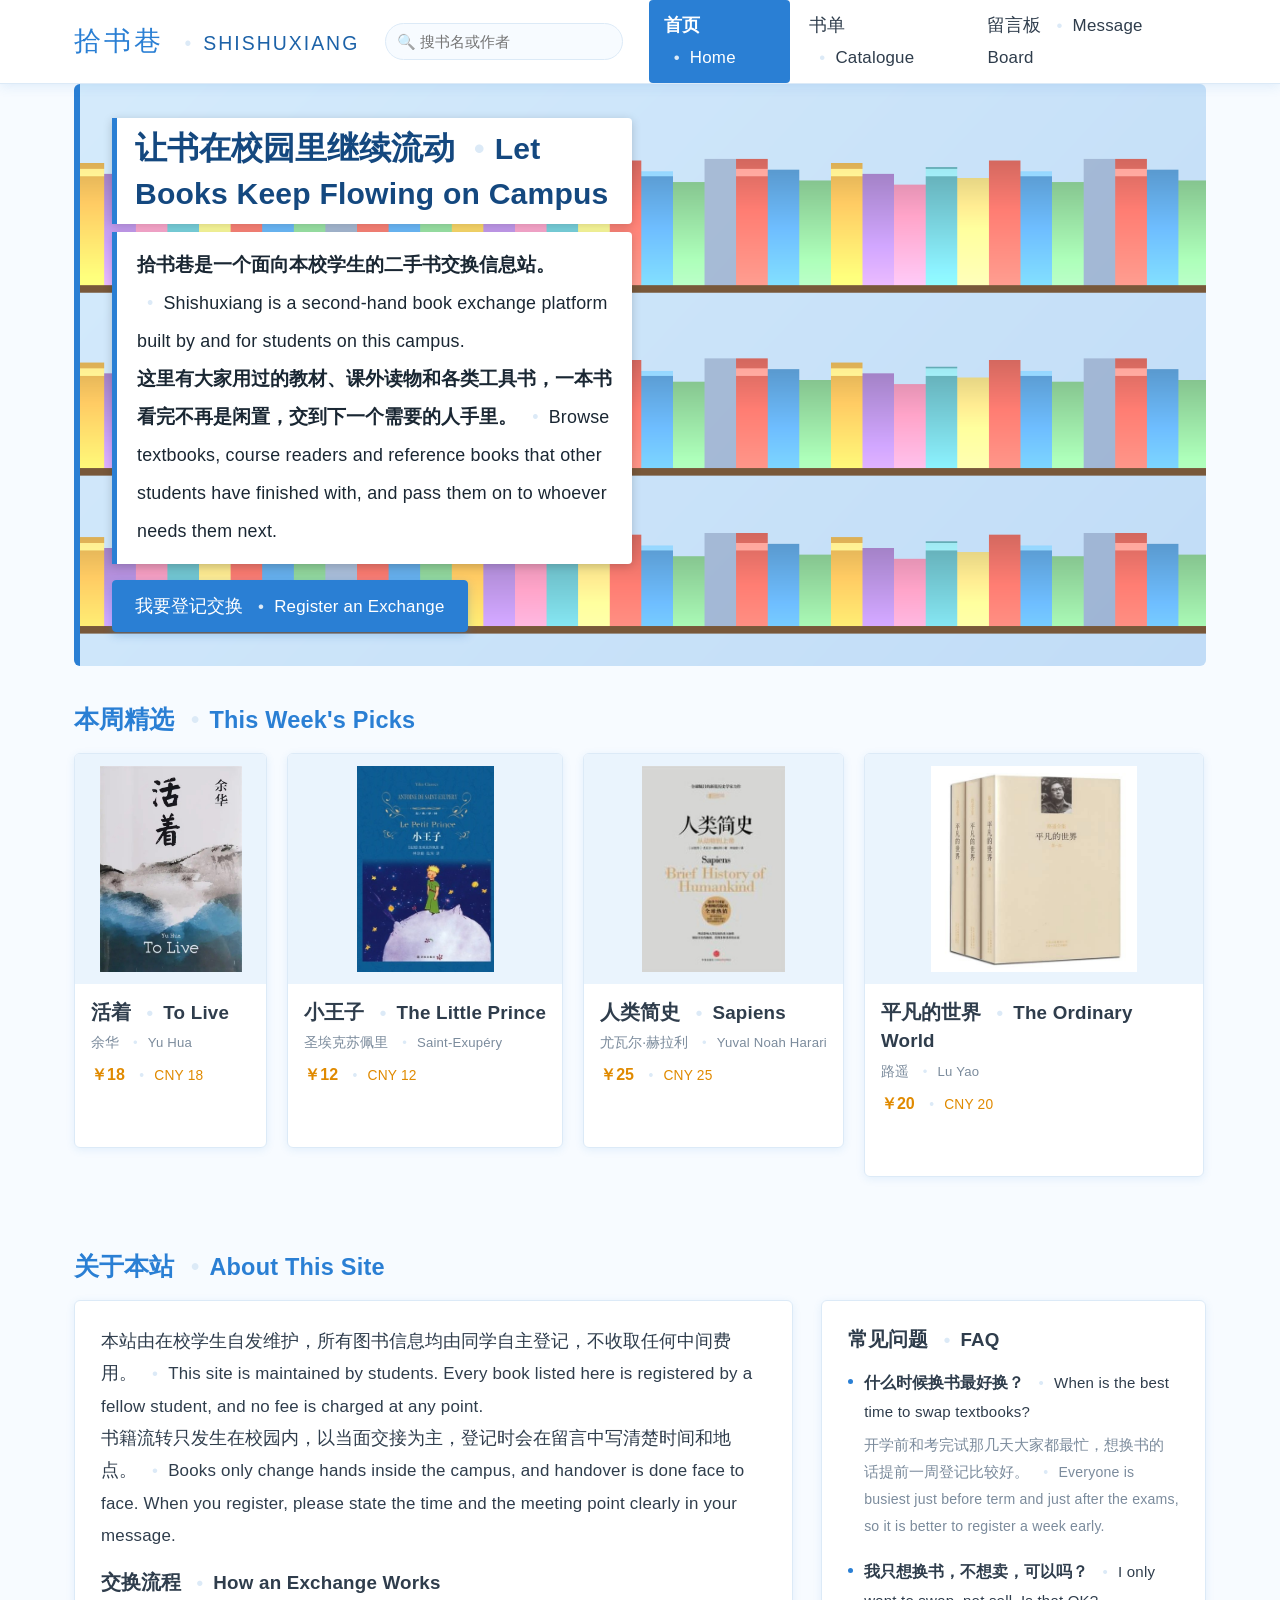
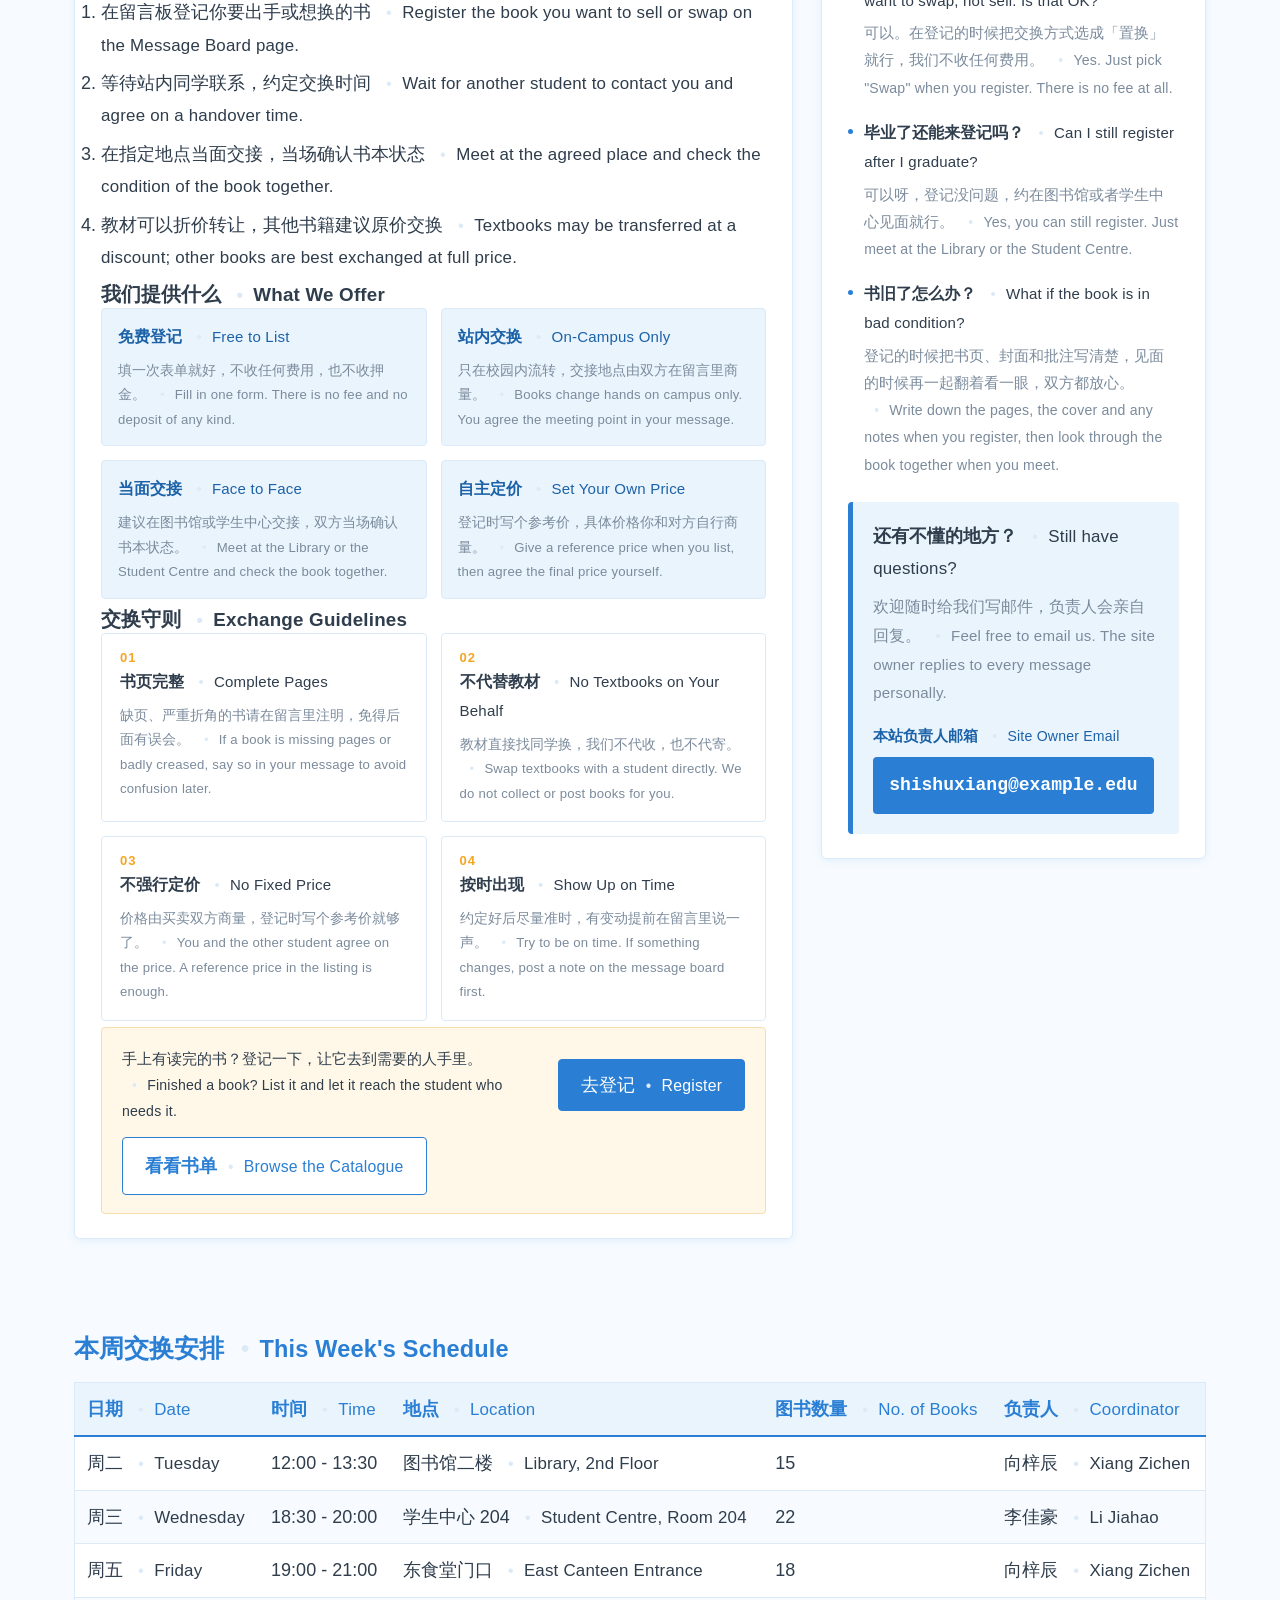
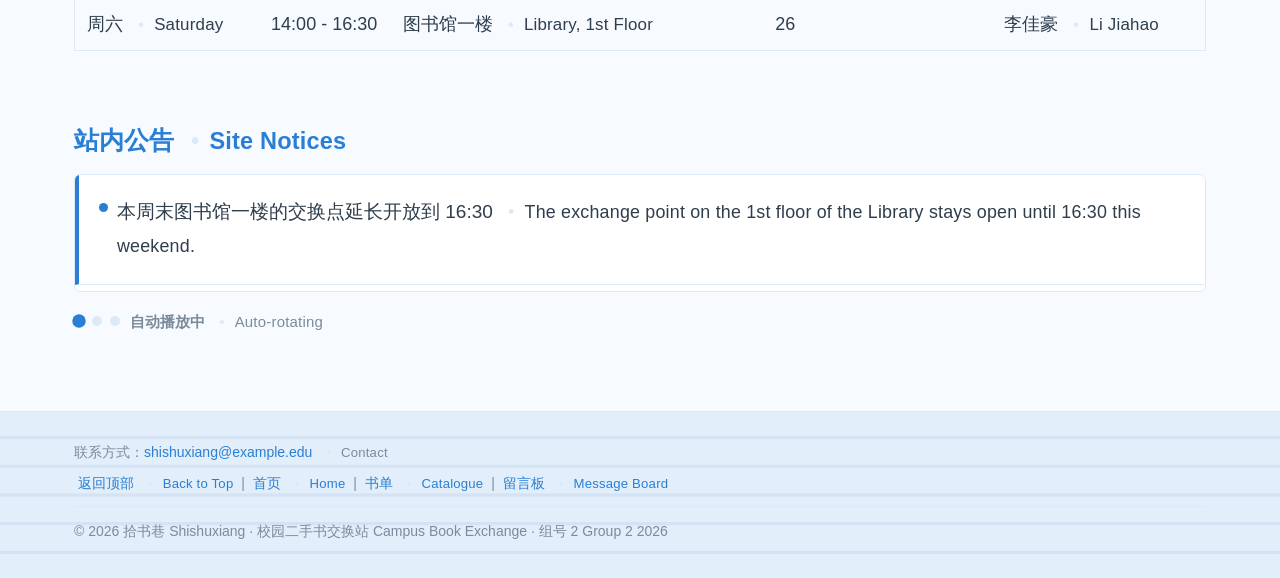
==== commit f4f85ae9: "Make the FAQ easier to read and add the missing book card The FAQ answers were written in a stiff, f" ====
--- a/index.html
+++ b/index.html
@@ -229,28 +229,28 @@
 
                     <ul class="list-faq">
                         <li>
-                            <p class="faq-q">教材什么时候最好换？
+                            <p class="faq-q">什么时候换书最好换？
                                 <span class="en-text">When is the best time to swap textbooks?</span></p>
-                            <p class="faq-a">开学前两周和期末考完最忙，建议提前一周登记。
-                                <span class="en-text">The busiest times are before term starts and after the final exams. Register a week ahead.</span></p>
+                            <p class="faq-a">开学前和考完试那几天大家都最忙，想换书的话提前一周登记比较好。
+                                <span class="en-text">Everyone is busiest just before term and just after the exams, so it is better to register a week early.</span></p>
                         </li>
                         <li>
-                            <p class="faq-q">可以只换不卖吗？
-                                <span class="en-text">Can I only exchange books without selling?</span></p>
-                            <p class="faq-a">可以，交换方式选「置换」即可，全程免费。
-                                <span class="en-text">Yes. Pick "Swap" as the exchange type. It is free.</span></p>
+                            <p class="faq-q">我只想换书，不想卖，可以吗？
+                                <span class="en-text">I only want to swap, not sell. Is that OK?</span></p>
+                            <p class="faq-a">可以。在登记的时候把交换方式选成「置换」就行，我们不收任何费用。
+                                <span class="en-text">Yes. Just pick "Swap" when you register. There is no fee at all.</span></p>
                         </li>
                         <li>
-                            <p class="faq-q">毕业了还能登记吗？
-                                <span class="en-text">Can I still register after graduation?</span></p>
-                            <p class="faq-a">可以登记，约在图书馆或学生中心交接。
-                                <span class="en-text">Yes, you are welcome to register. Meet at the Library or the Student Centre.</span></p>
+                            <p class="faq-q">毕业了还能来登记吗？
+                                <span class="en-text">Can I still register after I graduate?</span></p>
+                            <p class="faq-a">可以呀，登记没问题，约在图书馆或者学生中心见面就行。
+                                <span class="en-text">Yes, you can still register. Just meet at the Library or the Student Centre.</span></p>
                         </li>
                         <li>
-                            <p class="faq-q">如何保证书本品相？
-                                <span class="en-text">How is the condition of a book guaranteed?</span></p>
-                            <p class="faq-a">登记时写清书页、封面和批注，交接时当面确认。
-                                <span class="en-text">Describe the pages, cover and annotations when you register, then check the book together.</span></p>
+                            <p class="faq-q">书旧了怎么办？
+                                <span class="en-text">What if the book is in bad condition?</span></p>
+                            <p class="faq-a">登记的时候把书页、封面和批注写清楚，见面的时候再一起翻着看一眼，双方都放心。
+                                <span class="en-text">Write down the pages, the cover and any notes when you register, then look through the book together when you meet.</span></p>
                         </li>
                     </ul>
 
